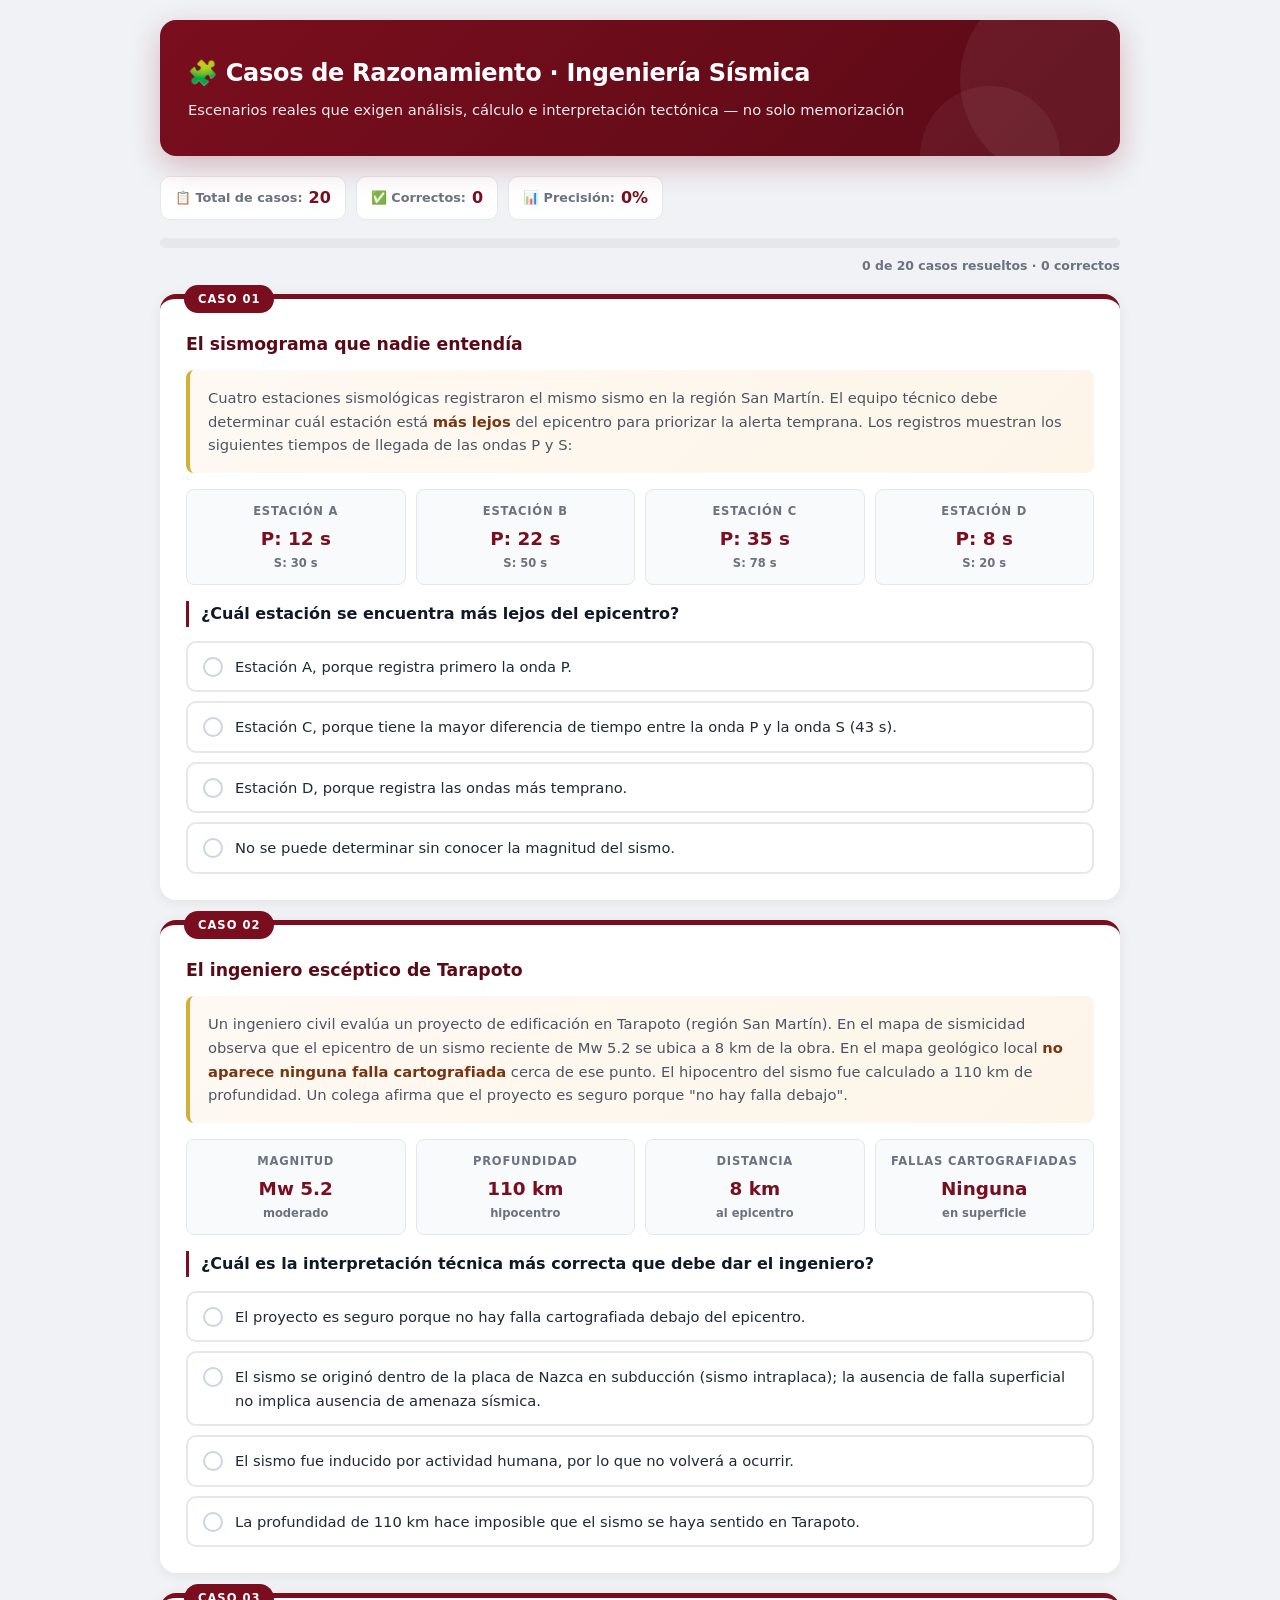
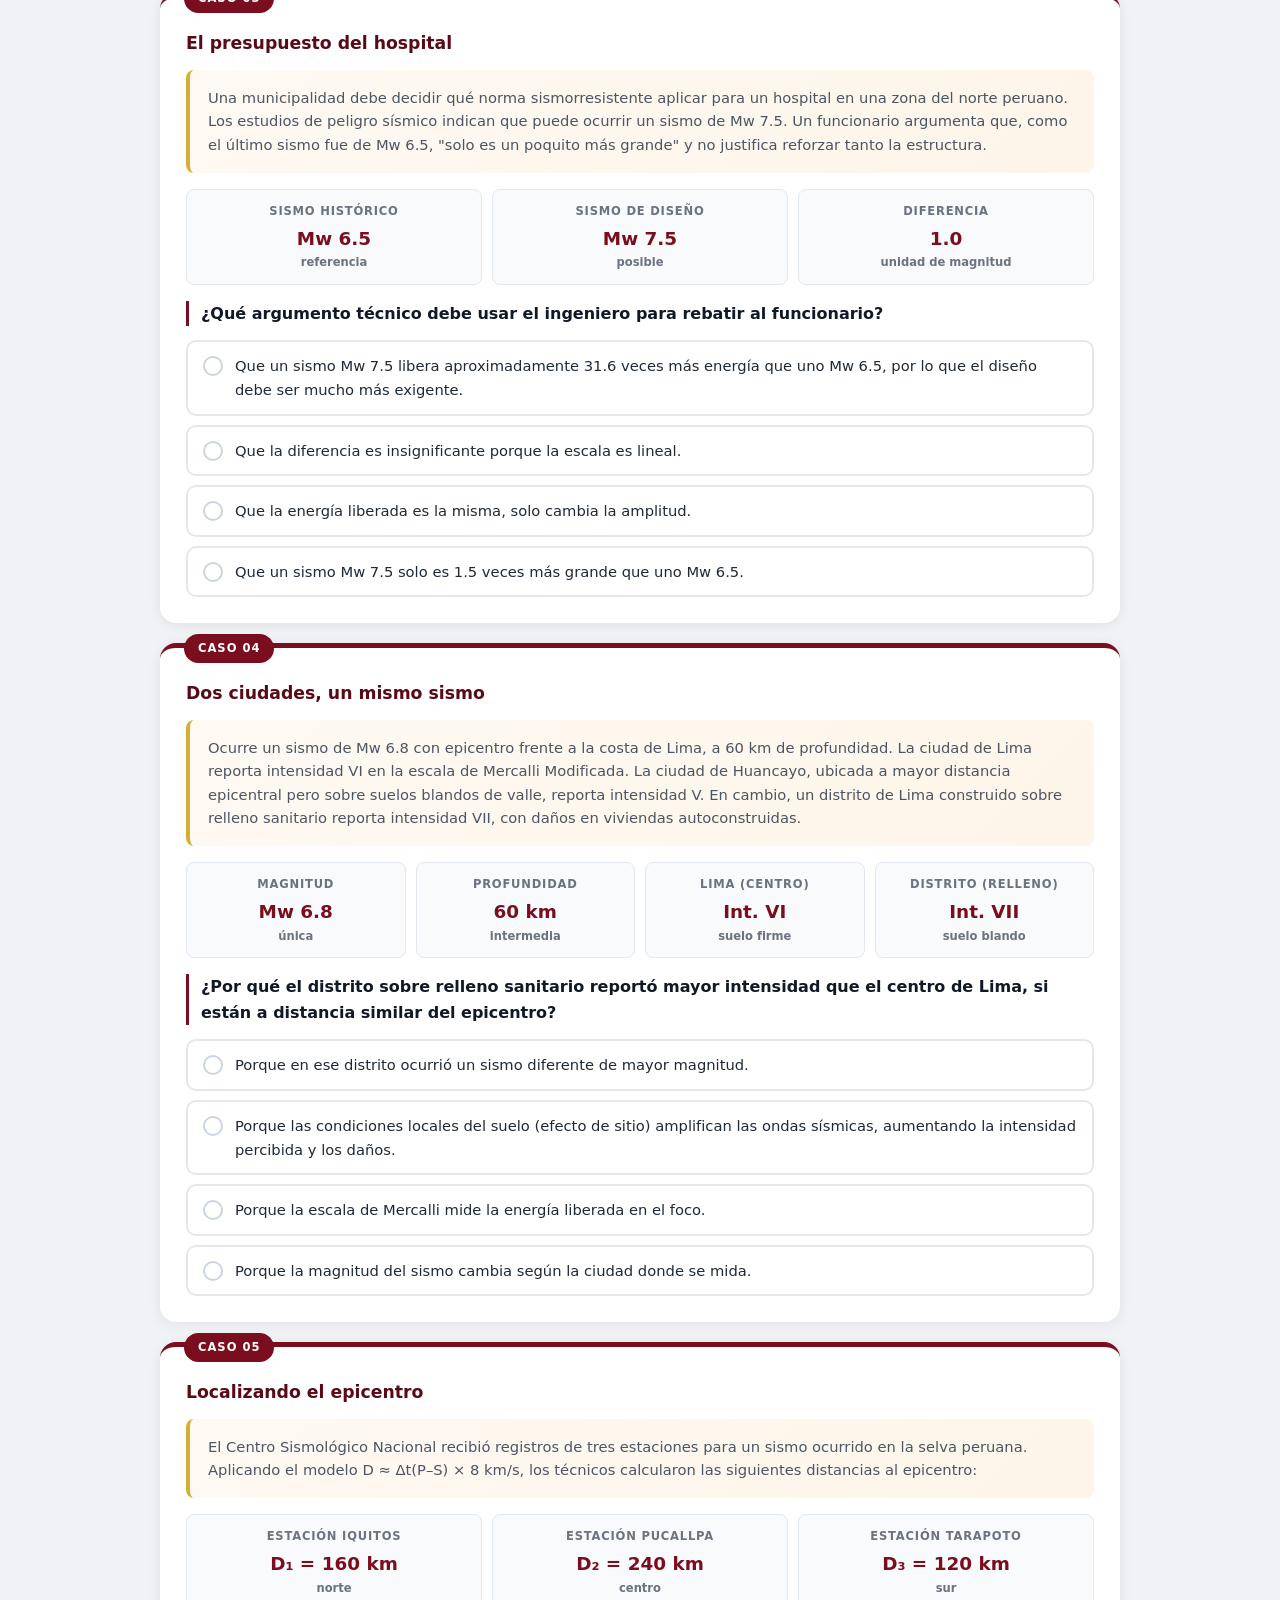
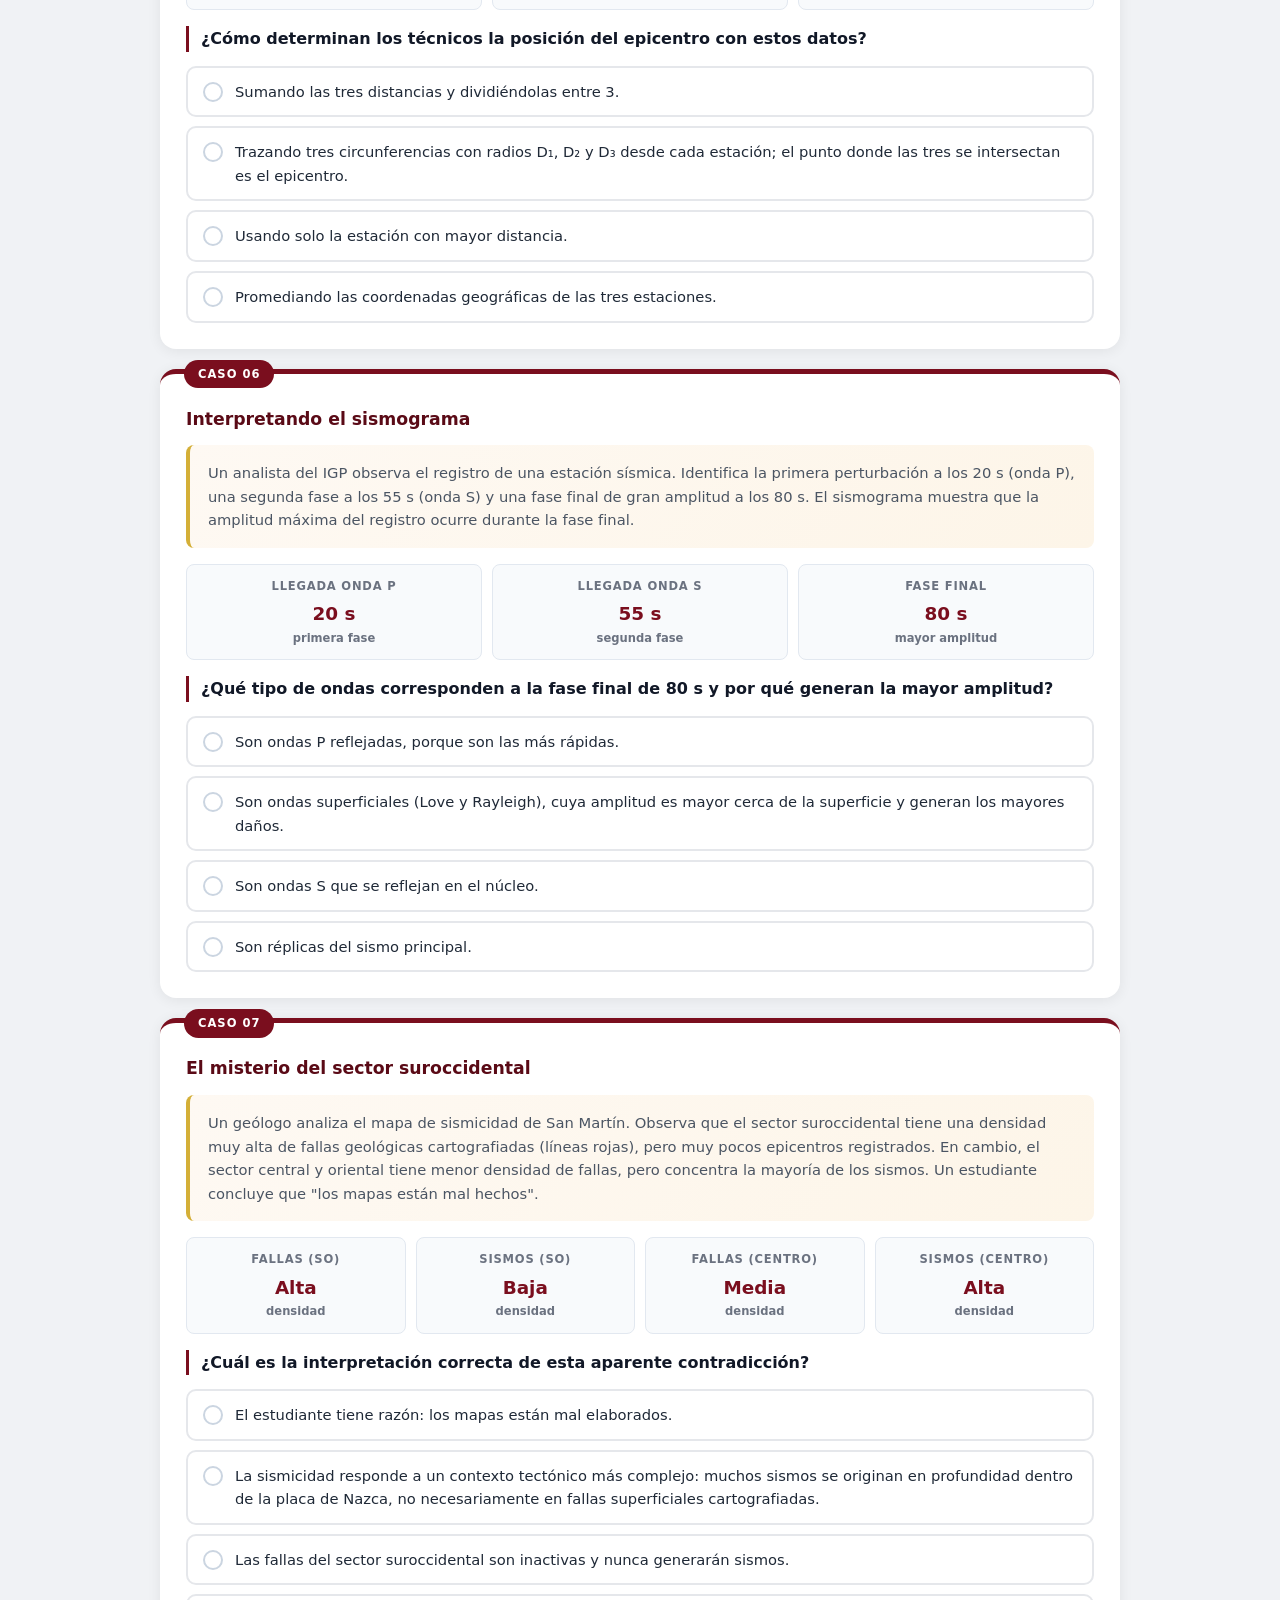
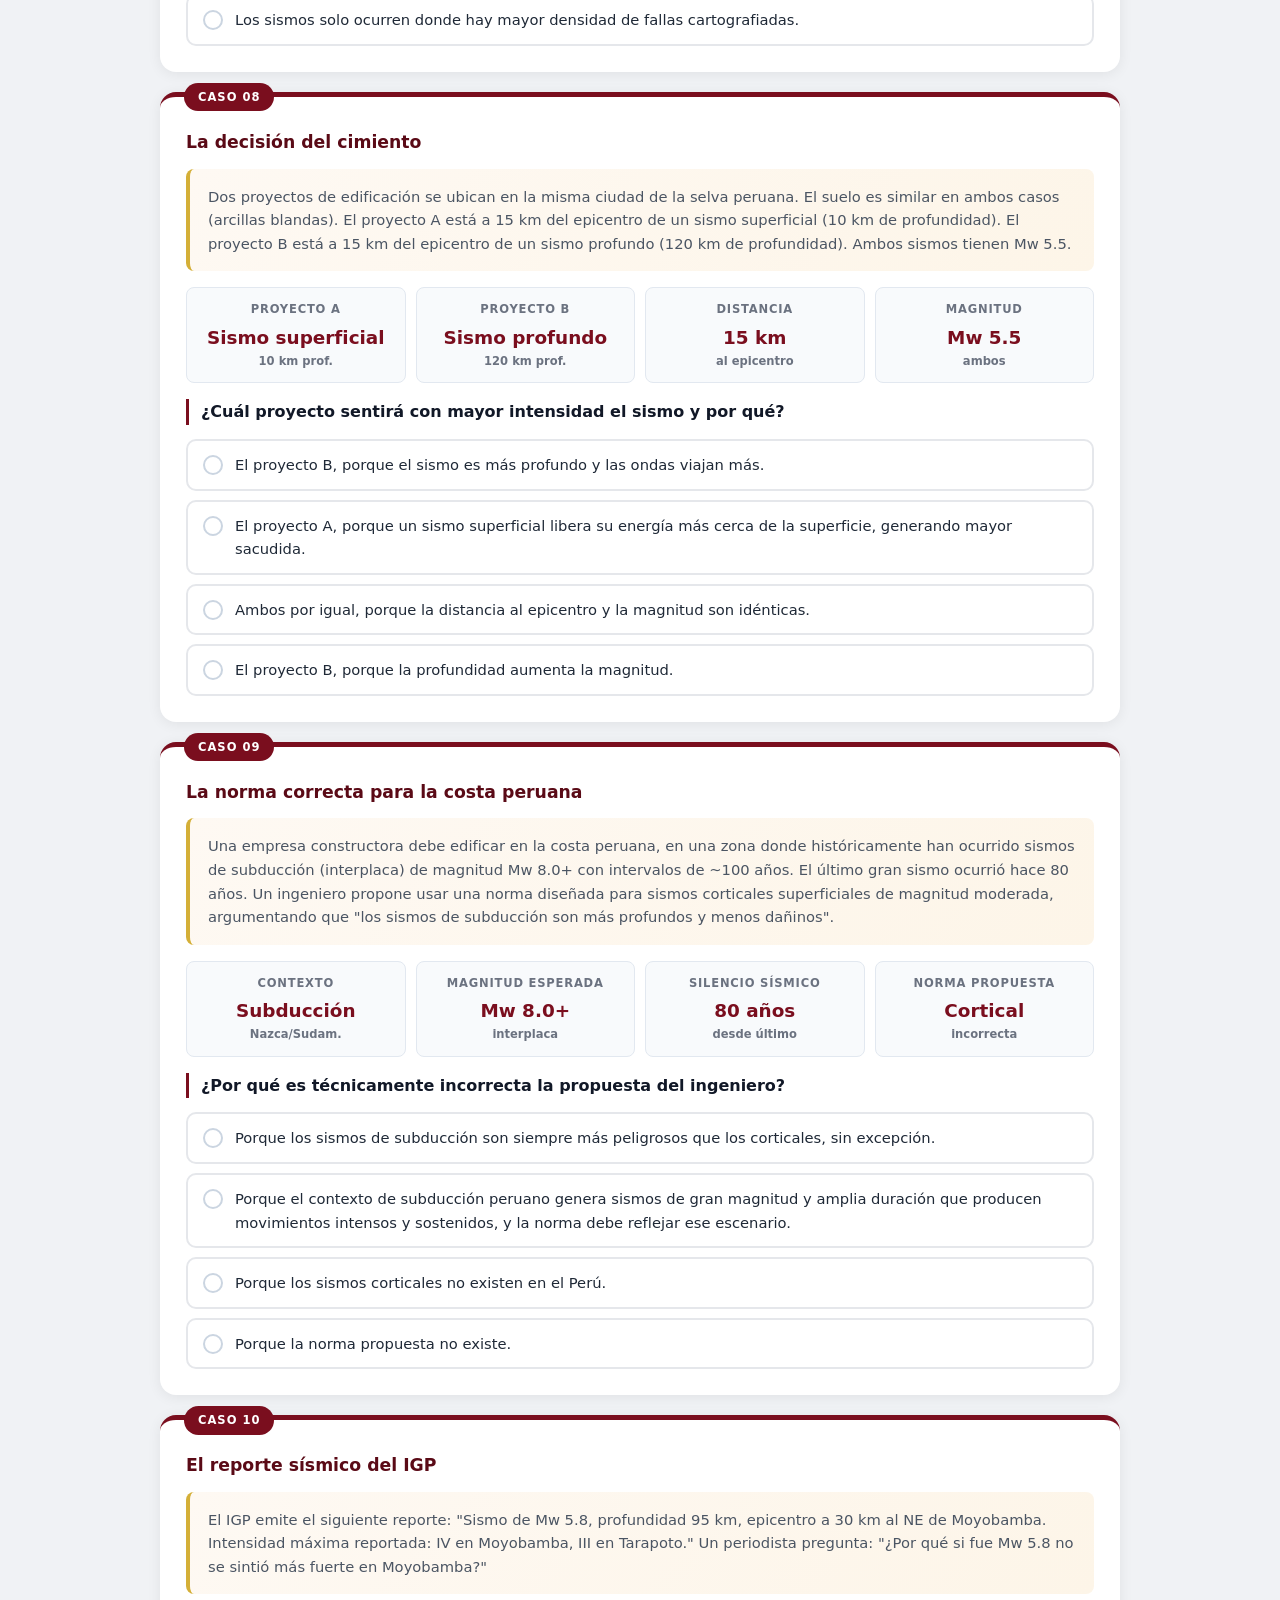
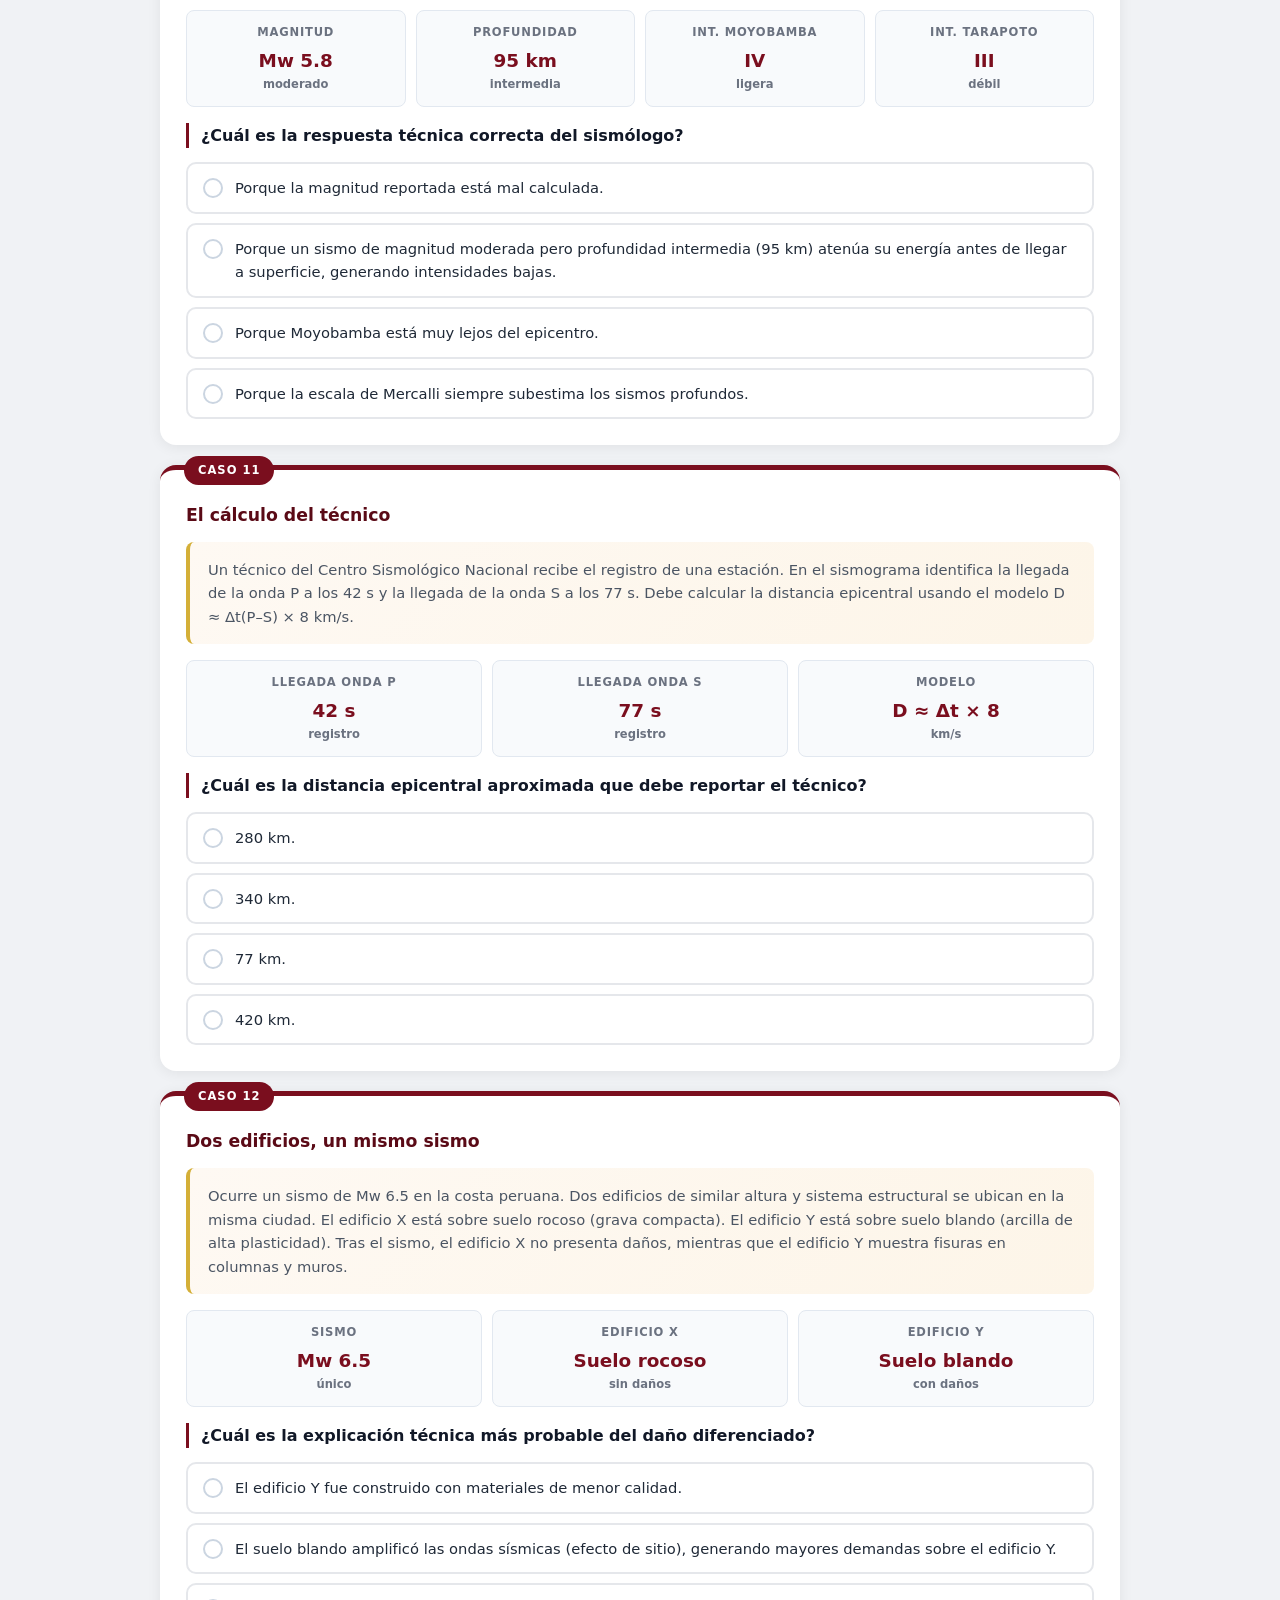
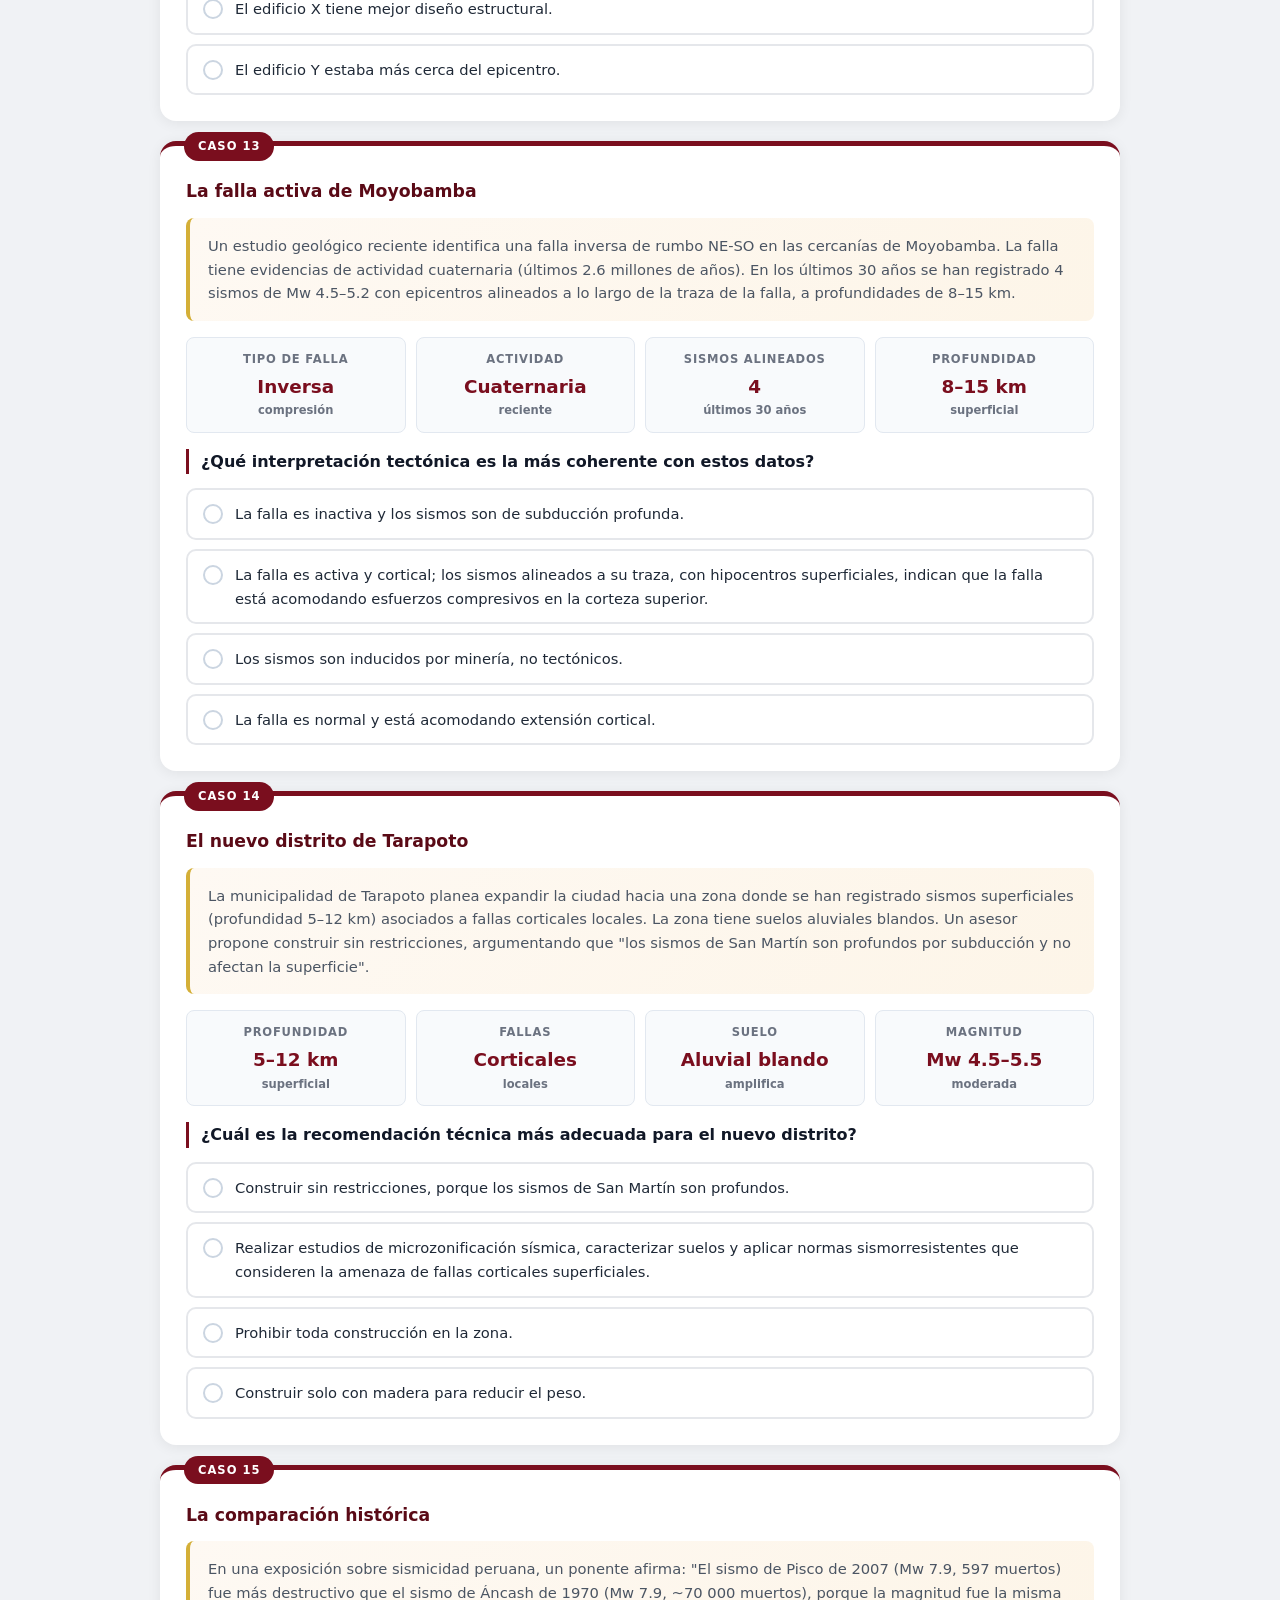
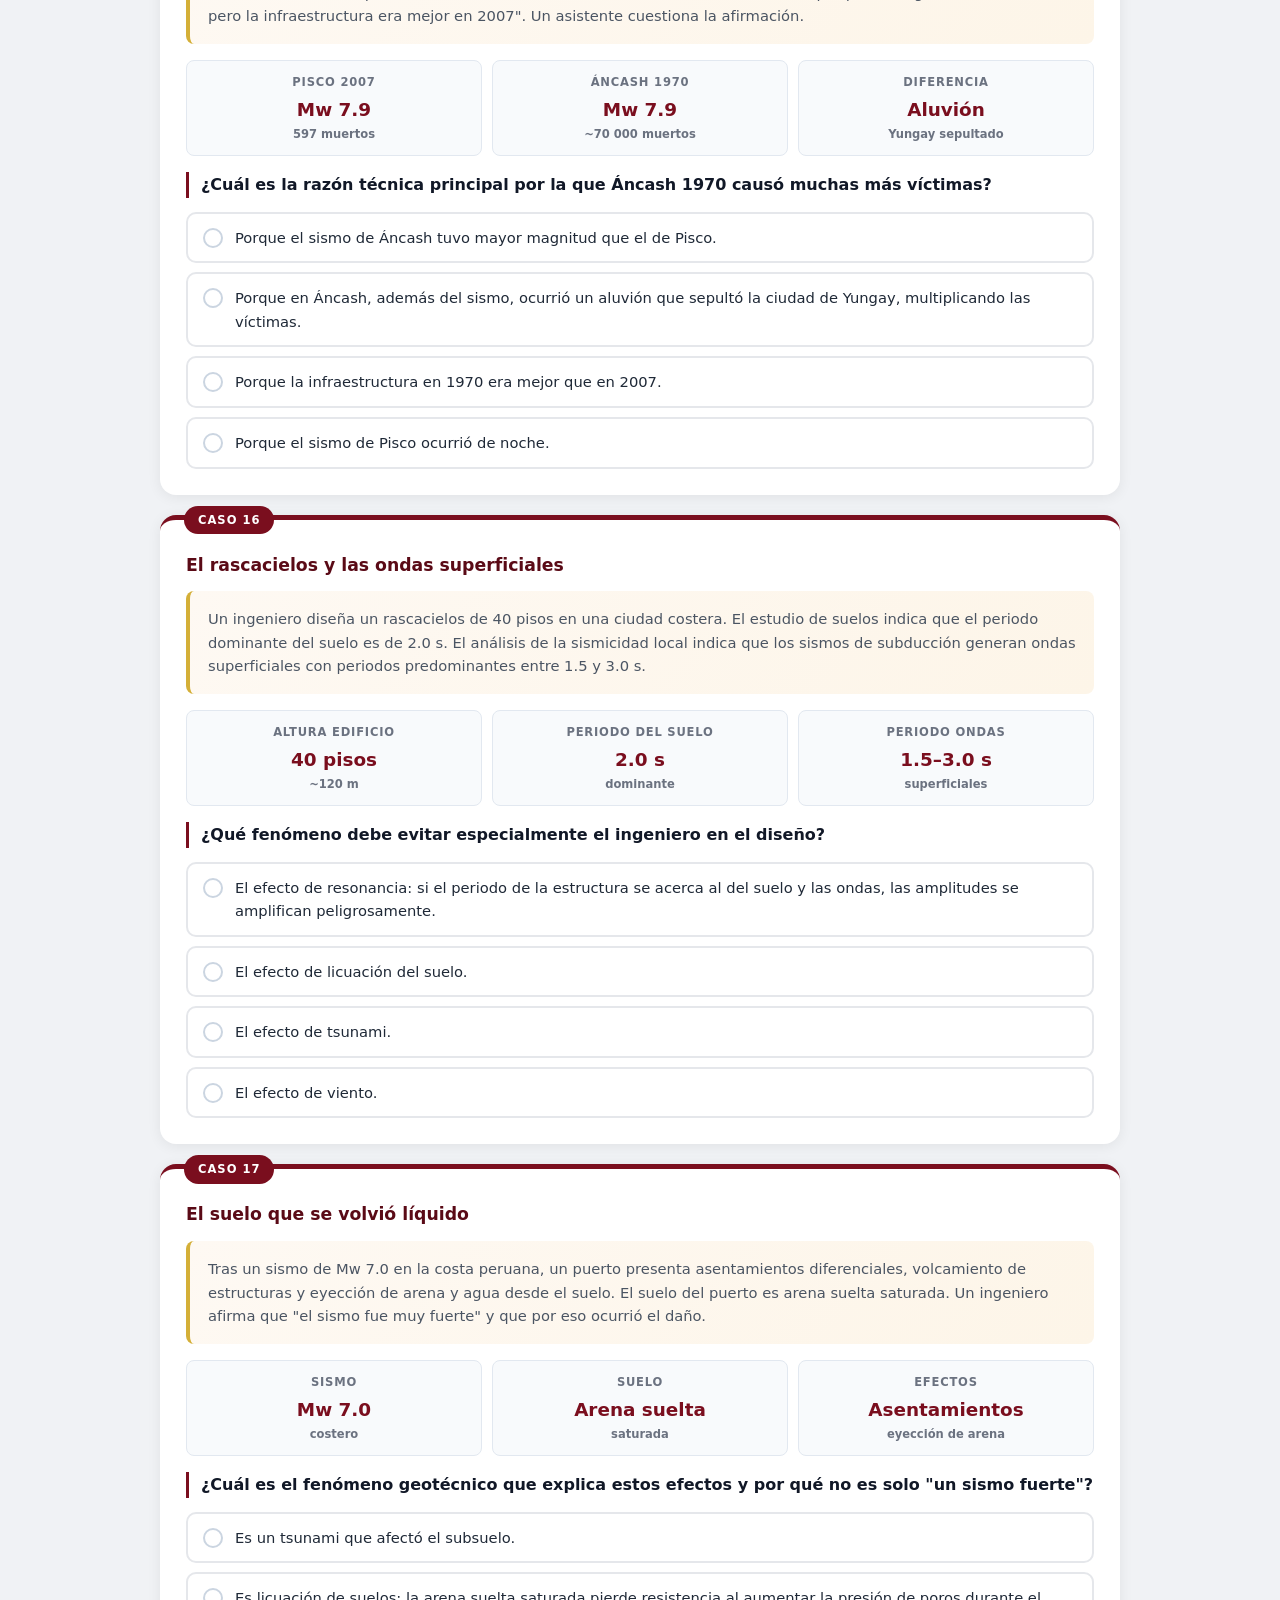
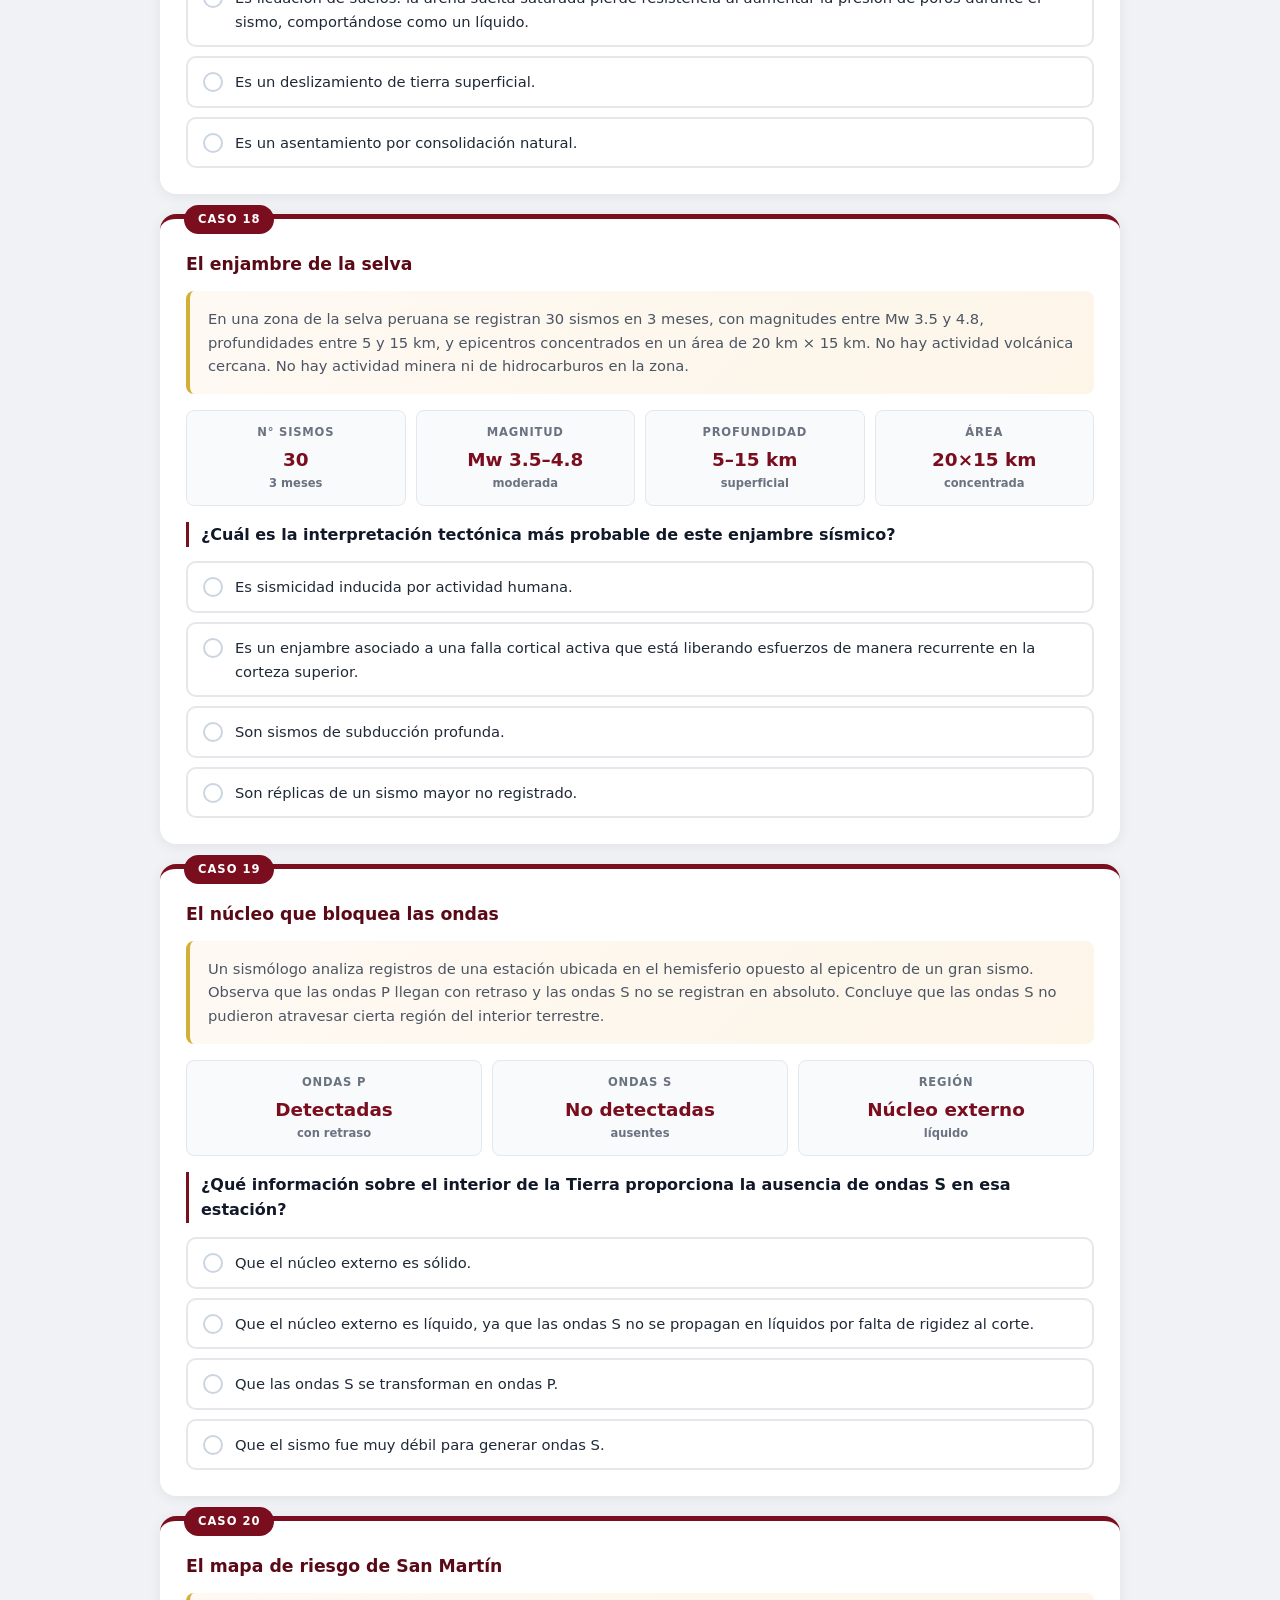
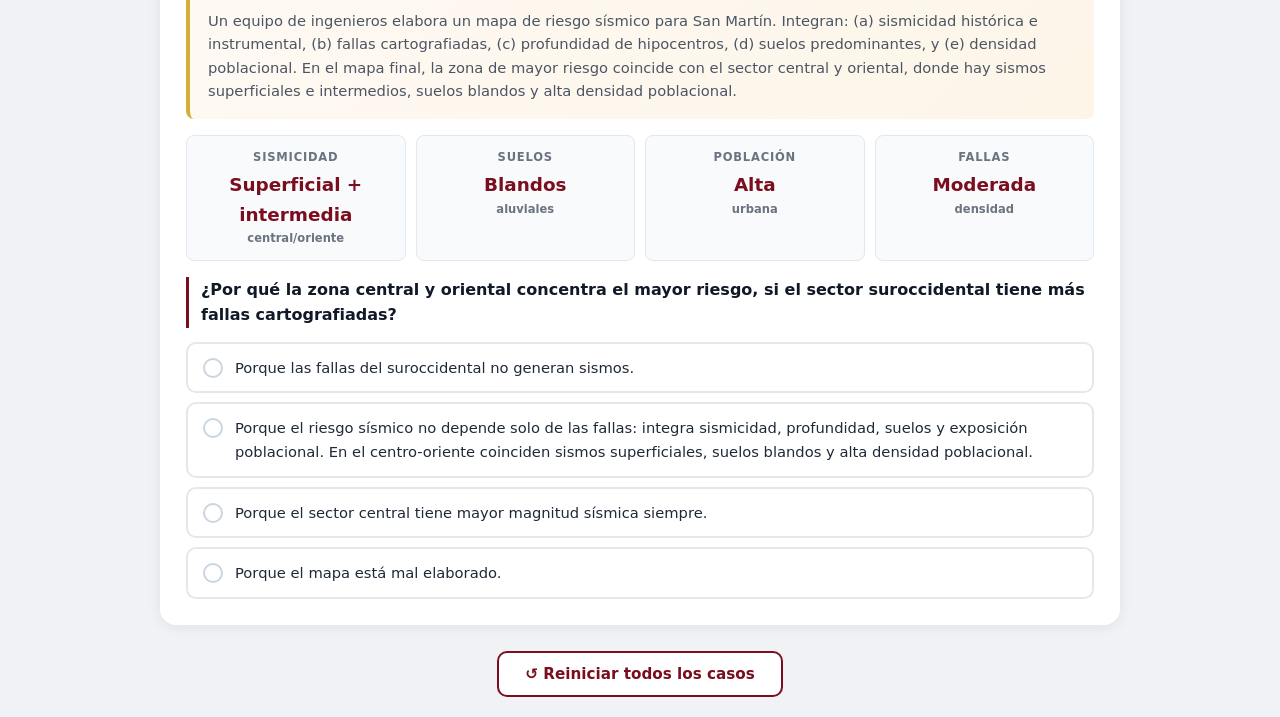
==== sesion_5/cuestionario_1.html @ f71a9756 "Add files via upload" ====
<!DOCTYPE html>
<html lang="es">
<head>
<meta charset="UTF-8">
<meta name="viewport" content="width=device-width, initial-scale=1.0">
<title>Casos de Razonamiento · Ingeniería Sísmica</title>
<style>
  :root{
    --primary:#7a0e1e;
    --primary-dark:#5a0a16;
    --accent:#d4af37;
    --bg:#f0f2f5;
    --card:#ffffff;
    --text:#1f2937;
    --muted:#6b7280;
    --correct:#15803d;
    --correct-bg:#dcfce7;
    --incorrect:#b91c1c;
    --incorrect-bg:#fee2e2;
    --border:#e5e7eb;
    --info:#1e40af;
    --info-bg:#dbeafe;
  }
  *{box-sizing:border-box;margin:0;padding:0;}
  body{
    font-family:'Segoe UI',system-ui,-apple-system,sans-serif;
    background:var(--bg);
    color:var(--text);
    line-height:1.6;
    padding:20px;
  }
  .container{max-width:960px;margin:0 auto;}

  header.quiz-header{
    background:linear-gradient(135deg,var(--primary) 0%,var(--primary-dark) 100%);
    color:#fff;
    padding:34px 28px;
    border-radius:16px;
    margin-bottom:20px;
    box-shadow:0 10px 30px rgba(122,14,30,.25);
    position:relative;
    overflow:hidden;
  }
  header.quiz-header::after{
    content:'';position:absolute;right:-40px;top:-40px;
    width:200px;height:200px;border-radius:50%;
    background:rgba(255,255,255,.06);
  }
  header.quiz-header::before{
    content:'';position:absolute;right:60px;bottom:-70px;
    width:140px;height:140px;border-radius:50%;
    background:rgba(255,255,255,.05);
  }
  header.quiz-header h1{font-size:1.5rem;margin-bottom:6px;letter-spacing:-.3px;position:relative;}
  header.quiz-header p{font-size:.92rem;opacity:.92;position:relative;}

  .stats-bar{
    display:flex;gap:10px;flex-wrap:wrap;margin-bottom:18px;
  }
  .stat-chip{
    background:#fff;border:1px solid var(--border);
    padding:8px 14px;border-radius:10px;font-size:.8rem;
    color:var(--muted);font-weight:600;
    display:flex;align-items:center;gap:6px;
  }
  .stat-chip b{color:var(--primary);font-size:1rem;}

  .progress-wrap{
    background:var(--border);
    height:10px;
    border-radius:5px;
    overflow:hidden;
    margin-bottom:8px;
  }
  .progress-fill{
    background:linear-gradient(90deg,var(--primary),var(--accent));
    height:100%;width:0%;
    transition:width .4s ease;
    border-radius:5px;
  }
  .progress-text{
    text-align:right;
    font-size:.78rem;
    color:var(--muted);
    margin-bottom:18px;
    font-weight:600;
  }

  .case-card{
    background:var(--card);
    border-radius:16px;
    padding:26px;
    margin-bottom:20px;
    box-shadow:0 2px 14px rgba(0,0,0,.07);
    border-top:5px solid var(--primary);
    transition:box-shadow .3s ease;
    position:relative;
  }
  .case-card:hover{box-shadow:0 8px 26px rgba(0,0,0,.12);}
  .case-card.hidden{display:none;}

  .case-number{
    position:absolute;top:-14px;left:24px;
    background:var(--primary);color:#fff;
    font-size:.72rem;font-weight:800;letter-spacing:1px;
    padding:5px 14px;border-radius:20px;
    text-transform:uppercase;
  }

  .case-title{
    font-size:1.08rem;font-weight:700;color:var(--primary-dark);
    margin:6px 0 12px;
  }

  .case-context{
    background:linear-gradient(135deg,#fef9f3 0%,#fdf5e8 100%);
    border-left:4px solid var(--accent);
    padding:16px 18px;
    border-radius:8px;
    font-size:.92rem;
    color:#4b5563;
    margin-bottom:16px;
    line-height:1.6;
  }
  .case-context strong{color:#78350f;}

  .case-data{
    display:grid;
    grid-template-columns:repeat(auto-fit,minmax(150px,1fr));
    gap:10px;
    margin:14px 0;
  }
  .data-box{
    background:#f8fafc;
    border:1px solid #e2e8f0;
    border-radius:8px;
    padding:12px;
    text-align:center;
  }
  .data-box .label{
    font-size:.72rem;
    color:var(--muted);
    text-transform:uppercase;
    letter-spacing:.8px;
    font-weight:700;
    margin-bottom:4px;
  }
  .data-box .value{
    font-size:1.15rem;
    font-weight:800;
    color:var(--primary);
  }
  .data-box .unit{
    font-size:.72rem;
    color:var(--muted);
    font-weight:600;
  }

  .case-question{
    font-weight:700;
    font-size:1rem;
    margin:16px 0 14px;
    color:#111827;
    padding-left:12px;
    border-left:3px solid var(--primary);
  }

  .options{display:flex;flex-direction:column;gap:9px;}

  .option{
    display:flex;
    align-items:flex-start;
    gap:12px;
    padding:12px 15px;
    border:2px solid var(--border);
    border-radius:10px;
    cursor:pointer;
    transition:all .2s ease;
    background:#fff;
    font-size:.92rem;
    user-select:none;
  }
  .option:hover:not(.locked){
    border-color:var(--primary);
    background:#fdf5f6;
    transform:translateX(3px);
  }
  .radio-circle{
    width:20px;height:20px;min-width:20px;
    border:2px solid #cbd5e1;
    border-radius:50%;
    margin-top:2px;
    position:relative;
    transition:all .2s ease;
    flex-shrink:0;
  }
  .option.selected .radio-circle{
    border-color:var(--primary);
    background:var(--primary);
  }
  .option.selected .radio-circle::after{
    content:'';position:absolute;top:50%;left:50%;
    transform:translate(-50%,-50%);
    width:8px;height:8px;background:#fff;border-radius:50%;
  }
  .option.correct{
    border-color:var(--correct);
    background:var(--correct-bg);
  }
  .option.correct .radio-circle{
    border-color:var(--correct);
    background:var(--correct);
  }
  .option.correct .radio-circle::after{
    content:'✓';position:absolute;top:50%;left:50%;
    transform:translate(-50%,-52%);
    color:#fff;font-size:13px;font-weight:900;line-height:1;
  }
  .option.incorrect{
    border-color:var(--incorrect);
    background:var(--incorrect-bg);
  }
  .option.incorrect .radio-circle{
    border-color:var(--incorrect);
    background:var(--incorrect);
  }
  .option.incorrect .radio-circle::after{
    content:'✕';position:absolute;top:50%;left:50%;
    transform:translate(-50%,-52%);
    color:#fff;font-size:12px;font-weight:900;line-height:1;
  }
  .option.locked{cursor:default;}

  .feedback{
    margin-top:16px;
    padding:16px 18px;
    border-radius:10px;
    font-size:.9rem;
    display:none;
    animation:fadeIn .35s ease;
    line-height:1.6;
  }
  .feedback.show{display:block;}
  .feedback.correct{
    background:var(--correct-bg);
    border-left:4px solid var(--correct);
    color:#14532d;
  }
  .feedback.incorrect{
    background:var(--incorrect-bg);
    border-left:4px solid var(--incorrect);
    color:#7f1d1d;
  }
  .feedback strong{display:block;margin-bottom:8px;font-size:.95rem;}

  .feedback .step{
    display:block;
    margin-top:6px;
    padding-left:12px;
    border-left:2px solid rgba(0,0,0,.15);
    font-size:.87rem;
  }

  @keyframes fadeIn{
    from{opacity:0;transform:translateY(-6px);}
    to{opacity:1;transform:translateY(0);}
  }

  .actions{
    display:flex;gap:12px;flex-wrap:wrap;
    margin-top:26px;justify-content:center;
  }
  button{
    font-family:inherit;font-size:.95rem;font-weight:600;
    padding:12px 26px;border-radius:10px;border:none;
    cursor:pointer;transition:all .2s ease;
  }
  .btn-secondary{
    background:#fff;color:var(--primary);
    border:2px solid var(--primary);
  }
  .btn-secondary:hover{
    background:#fdf5f6;transform:translateY(-2px);
  }

  .score-panel{
    margin-top:26px;padding:30px 24px;border-radius:16px;
    background:linear-gradient(135deg,#1f2937 0%,#374151 100%);
    color:#fff;text-align:center;display:none;
    animation:fadeIn .5s ease;
    box-shadow:0 12px 30px rgba(0,0,0,.2);
  }
  .score-panel.show{display:block;}
  .score-panel h2{font-size:1.2rem;margin-bottom:6px;font-weight:600;opacity:.9;}
  .score-number{
    font-size:3.6rem;font-weight:800;color:var(--accent);
    line-height:1;margin:12px 0;letter-spacing:-2px;
  }
  .score-number span{font-size:1.3rem;color:#9ca3af;font-weight:500;letter-spacing:0;}
  .score-message{font-size:.95rem;opacity:.9;margin-top:8px;}
  .score-bar{
    height:8px;background:rgba(255,255,255,.15);
    border-radius:4px;overflow:hidden;margin:18px auto 0;max-width:340px;
  }
  .score-bar-fill{
    height:100%;background:linear-gradient(90deg,var(--accent),#f59e0b);
    border-radius:4px;width:0%;transition:width .8s ease;
  }

  @media (max-width:600px){
    body{padding:12px;}
    header.quiz-header{padding:24px 18px;}
    header.quiz-header h1{font-size:1.18rem;}
    .case-card{padding:20px;}
    .case-question{font-size:.95rem;}
    .option{font-size:.88rem;padding:10px 12px;}
    .case-number{left:16px;font-size:.68rem;padding:4px 10px;}
  }
</style>
</head>
<body>
<div class="container">

  <header class="quiz-header">
    <h1>🧩 Casos de Razonamiento · Ingeniería Sísmica</h1>
    <p>Escenarios reales que exigen análisis, cálculo e interpretación tectónica — no solo memorización</p>
  </header>

  <div class="stats-bar">
    <div class="stat-chip">📋 Total de casos: <b id="statTotal">0</b></div>
    <div class="stat-chip">✅ Correctos: <b id="statCorrect">0</b></div>
    <div class="stat-chip">📊 Precisión: <b id="statPct">0%</b></div>
  </div>

  <div class="progress-wrap">
    <div class="progress-fill" id="progressFill"></div>
  </div>
  <div class="progress-text" id="progressText">0 de 0 casos resueltos</div>

  <div id="quiz"></div>

  <div class="actions">
    <button class="btn-secondary" onclick="resetQuiz()">↺ Reiniciar todos los casos</button>
  </div>

  <div class="score-panel" id="scorePanel">
    <h2>Resultado final de los casos</h2>
    <div class="score-number" id="scoreNumber">0<span>/0</span></div>
    <div class="score-bar"><div class="score-bar-fill" id="scoreBarFill"></div></div>
    <div class="score-message" id="scoreMessage"></div>
  </div>

</div>

<script>
/* ============================================================
   BANCO DE CASOS DE RAZONAMIENTO
   ============================================================ */
const cases = [

/* ─────────────────────────────────────────────────────────────
   CASO 1 · Sismograma: identificar el más lejano
   ───────────────────────────────────────────────────────────── */
{
  title:'El sismograma que nadie entendía',
  context:'Cuatro estaciones sismológicas registraron el mismo sismo en la región San Martín. El equipo técnico debe determinar cuál estación está <strong>más lejos</strong> del epicentro para priorizar la alerta temprana. Los registros muestran los siguientes tiempos de llegada de las ondas P y S:',
  data:[
    {label:'Estación A', value:'P: 12 s', unit:'S: 30 s'},
    {label:'Estación B', value:'P: 22 s', unit:'S: 50 s'},
    {label:'Estación C', value:'P: 35 s', unit:'S: 78 s'},
    {label:'Estación D', value:'P: 8 s', unit:'S: 20 s'},
  ],
  question:'¿Cuál estación se encuentra más lejos del epicentro?',
  options:[
    'Estación A, porque registra primero la onda P.',
    'Estación C, porque tiene la mayor diferencia de tiempo entre la onda P y la onda S (43 s).',
    'Estación D, porque registra las ondas más temprano.',
    'No se puede determinar sin conocer la magnitud del sismo.'
  ],
  correct:1,
  explanation:`<strong>Razonamiento paso a paso:</strong>
    <span class="step">1. La distancia epicentral es proporcional al intervalo P–S (Δt = tS − tP).</span>
    <span class="step">2. Calculamos: A → 18 s | B → 28 s | C → 43 s | D → 12 s.</span>
    <span class="step">3. La estación con mayor Δt es C (43 s), por lo tanto es la más lejana.</span>
    <span class="step">4. Aplicando D ≈ Δt × 8 km/s: A ≈ 144 km, B ≈ 224 km, C ≈ 344 km, D ≈ 96 km.</span>
    <span class="step"><strong>Conclusión:</strong> la Estación C es la más distante del epicentro. El registro temprano de la onda P (opción A y D) solo indica que la onda llegó antes, no que estén más lejos.</span>`
},

/* ─────────────────────────────────────────────────────────────
   CASO 2 · Ingeniero en San Martín: ¿falla o subducción?
   ───────────────────────────────────────────────────────────── */
{
  title:'El ingeniero escéptico de Tarapoto',
  context:'Un ingeniero civil evalúa un proyecto de edificación en Tarapoto (región San Martín). En el mapa de sismicidad observa que el epicentro de un sismo reciente de Mw 5.2 se ubica a 8 km de la obra. En el mapa geológico local <strong>no aparece ninguna falla cartografiada</strong> cerca de ese punto. El hipocentro del sismo fue calculado a 110 km de profundidad. Un colega afirma que el proyecto es seguro porque "no hay falla debajo".',
  data:[
    {label:'Magnitud', value:'Mw 5.2', unit:'moderado'},
    {label:'Profundidad', value:'110 km', unit:'hipocentro'},
    {label:'Distancia', value:'8 km', unit:'al epicentro'},
    {label:'Fallas cartografiadas', value:'Ninguna', unit:'en superficie'},
  ],
  question:'¿Cuál es la interpretación técnica más correcta que debe dar el ingeniero?',
  options:[
    'El proyecto es seguro porque no hay falla cartografiada debajo del epicentro.',
    'El sismo se originó dentro de la placa de Nazca en subducción (sismo intraplaca); la ausencia de falla superficial no implica ausencia de amenaza sísmica.',
    'El sismo fue inducido por actividad humana, por lo que no volverá a ocurrir.',
    'La profundidad de 110 km hace imposible que el sismo se haya sentido en Tarapoto.'
  ],
  correct:1,
  explanation:`<strong>Razonamiento:</strong>
    <span class="step">1. En San Martín, la placa de Nazca subduce por debajo de la placa Sudamericana.</span>
    <span class="step">2. Un hipocentro a 110 km de profundidad corresponde a un sismo intraplaca (dentro de la placa de Nazca en subducción), no a una falla superficial.</span>
    <span class="step">3. La ausencia de falla cartografiada en superficie NO significa ausencia de amenaza: el sismo puede originarse a profundidad.</span>
    <span class="step">4. Aunque el sismo sea profundo, puede sentirse en superficie (con menor intensidad), y debe considerarse en el diseño sismorresistente.</span>
    <span class="step"><strong>Conclusión:</strong> el colega comete un error conceptual. La amenaza sísmica en San Martín no depende solo de fallas superficiales, sino del contexto de subducción.</span>`
},

/* ─────────────────────────────────────────────────────────────
   CASO 3 · Comparación de energía entre dos sismos
   ───────────────────────────────────────────────────────────── */
{
  title:'El presupuesto del hospital',
  context:'Una municipalidad debe decidir qué norma sismorresistente aplicar para un hospital en una zona del norte peruano. Los estudios de peligro sísmico indican que puede ocurrir un sismo de Mw 7.5. Un funcionario argumenta que, como el último sismo fue de Mw 6.5, "solo es un poquito más grande" y no justifica reforzar tanto la estructura.',
  data:[
    {label:'Sismo histórico', value:'Mw 6.5', unit:'referencia'},
    {label:'Sismo de diseño', value:'Mw 7.5', unit:'posible'},
    {label:'Diferencia', value:'1.0', unit:'unidad de magnitud'},
  ],
  question:'¿Qué argumento técnico debe usar el ingeniero para rebatir al funcionario?',
  options:[
    'Que un sismo Mw 7.5 libera aproximadamente 31.6 veces más energía que uno Mw 6.5, por lo que el diseño debe ser mucho más exigente.',
    'Que la diferencia es insignificante porque la escala es lineal.',
    'Que la energía liberada es la misma, solo cambia la amplitud.',
    'Que un sismo Mw 7.5 solo es 1.5 veces más grande que uno Mw 6.5.'
  ],
  correct:0,
  explanation:`<strong>Razonamiento:</strong>
    <span class="step">1. La escala de magnitud es logarítmica, no lineal.</span>
    <span class="step">2. Un incremento de 1 unidad de magnitud equivale a ≈ 31.6 veces más energía liberada.</span>
    <span class="step">3. Por lo tanto, Mw 7.5 libera ~31.6 veces más energía que Mw 6.5.</span>
    <span class="step">4. Ese incremento energético se traduce en mayores aceleraciones, mayores desplazamientos y mayor demanda estructural.</span>
    <span class="step"><strong>Conclusión:</strong> el argumento del funcionario es incorrecto. El diseño sismorresistente debe basarse en el peor escenario creíble, no en la diferencia numérica aparente.</span>`
},

/* ─────────────────────────────────────────────────────────────
   CASO 4 · Intensidad Mercalli vs magnitud
   ───────────────────────────────────────────────────────────── */
{
  title:'Dos ciudades, un mismo sismo',
  context:'Ocurre un sismo de Mw 6.8 con epicentro frente a la costa de Lima, a 60 km de profundidad. La ciudad de Lima reporta intensidad VI en la escala de Mercalli Modificada. La ciudad de Huancayo, ubicada a mayor distancia epicentral pero sobre suelos blandos de valle, reporta intensidad V. En cambio, un distrito de Lima construido sobre relleno sanitario reporta intensidad VII, con daños en viviendas autoconstruidas.',
  data:[
    {label:'Magnitud', value:'Mw 6.8', unit:'única'},
    {label:'Profundidad', value:'60 km', unit:'intermedia'},
    {label:'Lima (centro)', value:'Int. VI', unit:'suelo firme'},
    {label:'Distrito (relleno)', value:'Int. VII', unit:'suelo blando'},
  ],
  question:'¿Por qué el distrito sobre relleno sanitario reportó mayor intensidad que el centro de Lima, si están a distancia similar del epicentro?',
  options:[
    'Porque en ese distrito ocurrió un sismo diferente de mayor magnitud.',
    'Porque las condiciones locales del suelo (efecto de sitio) amplifican las ondas sísmicas, aumentando la intensidad percibida y los daños.',
    'Porque la escala de Mercalli mide la energía liberada en el foco.',
    'Porque la magnitud del sismo cambia según la ciudad donde se mida.'
  ],
  correct:1,
  explanation:`<strong>Razonamiento:</strong>
    <span class="step">1. La magnitud es única para todo el sismo (Mw 6.8); no cambia de una ciudad a otra.</span>
    <span class="step">2. La intensidad (Mercalli) describe los efectos en un lugar específico y depende de varios factores.</span>
    <span class="step">3. Uno de los factores más importantes es el efecto de sitio: suelos blandos (relleno, arena suelta, arcillas) amplifican las ondas sísmicas.</span>
    <span class="step">4. Por eso, un mismo sismo puede causar daños severos en un distrito y daños leves en otro, incluso a distancias similares.</span>
    <span class="step"><strong>Conclusión:</strong> el suelo blando amplificó el movimiento, elevando la intensidad a VII. Esto es crucial en ingeniería civil para el diseño de cimentaciones.</span>`
},

/* ─────────────────────────────────────────────────────────────
   CASO 5 · Triangulación con tres estaciones
   ───────────────────────────────────────────────────────────── */
{
  title:'Localizando el epicentro',
  context:'El Centro Sismológico Nacional recibió registros de tres estaciones para un sismo ocurrido en la selva peruana. Aplicando el modelo D ≈ Δt(P–S) × 8 km/s, los técnicos calcularon las siguientes distancias al epicentro:',
  data:[
    {label:'Estación Iquitos', value:'D₁ = 160 km', unit:'norte'},
    {label:'Estación Pucallpa', value:'D₂ = 240 km', unit:'centro'},
    {label:'Estación Tarapoto', value:'D₃ = 120 km', unit:'sur'},
  ],
  question:'¿Cómo determinan los técnicos la posición del epicentro con estos datos?',
  options:[
    'Sumando las tres distancias y dividiéndolas entre 3.',
    'Trazando tres circunferencias con radios D₁, D₂ y D₃ desde cada estación; el punto donde las tres se intersectan es el epicentro.',
    'Usando solo la estación con mayor distancia.',
    'Promediando las coordenadas geográficas de las tres estaciones.'
  ],
  correct:1,
  explanation:`<strong>Razonamiento:</strong>
    <span class="step">1. Cada estación define una circunferencia de radio igual a su distancia calculada al epicentro.</span>
    <span class="step">2. Con una sola estación, el epicentro puede estar en cualquier punto de esa circunferencia.</span>
    <span class="step">3. Con dos estaciones, se reduce a dos posibles intersecciones.</span>
    <span class="step">4. Con tres estaciones, las tres circunferencias se intersectan en un único punto: el epicentro.</span>
    <span class="step"><strong>Conclusión:</strong> el método se llama triangulación. Es la base para localizar epicentros con redes sismológicas.</span>`
},

/* ─────────────────────────────────────────────────────────────
   CASO 6 · Llegada de ondas en un sismograma real
   ───────────────────────────────────────────────────────────── */
{
  title:'Interpretando el sismograma',
  context:'Un analista del IGP observa el registro de una estación sísmica. Identifica la primera perturbación a los 20 s (onda P), una segunda fase a los 55 s (onda S) y una fase final de gran amplitud a los 80 s. El sismograma muestra que la amplitud máxima del registro ocurre durante la fase final.',
  data:[
    {label:'Llegada onda P', value:'20 s', unit:'primera fase'},
    {label:'Llegada onda S', value:'55 s', unit:'segunda fase'},
    {label:'Fase final', value:'80 s', unit:'mayor amplitud'},
  ],
  question:'¿Qué tipo de ondas corresponden a la fase final de 80 s y por qué generan la mayor amplitud?',
  options:[
    'Son ondas P reflejadas, porque son las más rápidas.',
    'Son ondas superficiales (Love y Rayleigh), cuya amplitud es mayor cerca de la superficie y generan los mayores daños.',
    'Son ondas S que se reflejan en el núcleo.',
    'Son réplicas del sismo principal.'
  ],
  correct:1,
  explanation:`<strong>Razonamiento:</strong>
    <span class="step">1. La onda P llega primero (20 s) por ser la más rápida.</span>
    <span class="step">2. La onda S llega después (55 s) porque es más lenta.</span>
    <span class="step">3. Las ondas superficiales (Love y Rayleigh) llegan al final porque son las más lentas, pero su amplitud es mayor cerca de la superficie.</span>
    <span class="step">4. Por eso la fase final (80 s) concentra la mayor amplitud y el mayor potencial de daño.</span>
    <span class="step"><strong>Conclusión:</strong> en ingeniería civil, las ondas superficiales son críticas porque generan las mayores demandas sobre las estructuras.</span>`
},

/* ─────────────────────────────────────────────────────────────
   CASO 7 · Falla geológica vs sismicidad en San Martín
   ───────────────────────────────────────────────────────────── */
{
  title:'El misterio del sector suroccidental',
  context:'Un geólogo analiza el mapa de sismicidad de San Martín. Observa que el sector suroccidental tiene una densidad muy alta de fallas geológicas cartografiadas (líneas rojas), pero muy pocos epicentros registrados. En cambio, el sector central y oriental tiene menor densidad de fallas, pero concentra la mayoría de los sismos. Un estudiante concluye que "los mapas están mal hechos".',
  data:[
    {label:'Fallas (SO)', value:'Alta', unit:'densidad'},
    {label:'Sismos (SO)', value:'Baja', unit:'densidad'},
    {label:'Fallas (centro)', value:'Media', unit:'densidad'},
    {label:'Sismos (centro)', value:'Alta', unit:'densidad'},
  ],
  question:'¿Cuál es la interpretación correcta de esta aparente contradicción?',
  options:[
    'El estudiante tiene razón: los mapas están mal elaborados.',
    'La sismicidad responde a un contexto tectónico más complejo: muchos sismos se originan en profundidad dentro de la placa de Nazca, no necesariamente en fallas superficiales cartografiadas.',
    'Las fallas del sector suroccidental son inactivas y nunca generarán sismos.',
    'Los sismos solo ocurren donde hay mayor densidad de fallas cartografiadas.'
  ],
  correct:1,
  explanation:`<strong>Razonamiento:</strong>
    <span class="step">1. Las fallas cartografiadas representan estructuras en superficie, no necesariamente la fuente de todos los sismos.</span>
    <span class="step">2. Muchos sismos en San Martín se originan dentro de la placa de Nazca en subducción (sismos intraplaca), a profundidades de 50–150 km.</span>
    <span class="step">3. Por eso puede haber alta densidad de fallas sin alta sismicidad registrada, y viceversa.</span>
    <span class="step">4. La distribución de la sismicidad responde a un contexto tectónico complejo (subducción + fallas corticales + deformación intraplaca).</span>
    <span class="step"><strong>Conclusión:</strong> la densidad de fallas superficiales no determina por sí sola la distribución de los sismos. El análisis debe integrar la profundidad del hipocentro y el contexto tectónico.</span>`
},

/* ─────────────────────────────────────────────────────────────
   CASO 8 · Decisión de cimentación según profundidad
   ───────────────────────────────────────────────────────────── */
{
  title:'La decisión del cimiento',
  context:'Dos proyectos de edificación se ubican en la misma ciudad de la selva peruana. El suelo es similar en ambos casos (arcillas blandas). El proyecto A está a 15 km del epicentro de un sismo superficial (10 km de profundidad). El proyecto B está a 15 km del epicentro de un sismo profundo (120 km de profundidad). Ambos sismos tienen Mw 5.5.',
  data:[
    {label:'Proyecto A', value:'Sismo superficial', unit:'10 km prof.'},
    {label:'Proyecto B', value:'Sismo profundo', unit:'120 km prof.'},
    {label:'Distancia', value:'15 km', unit:'al epicentro'},
    {label:'Magnitud', value:'Mw 5.5', unit:'ambos'},
  ],
  question:'¿Cuál proyecto sentirá con mayor intensidad el sismo y por qué?',
  options:[
    'El proyecto B, porque el sismo es más profundo y las ondas viajan más.',
    'El proyecto A, porque un sismo superficial libera su energía más cerca de la superficie, generando mayor sacudida.',
    'Ambos por igual, porque la distancia al epicentro y la magnitud son idénticas.',
    'El proyecto B, porque la profundidad aumenta la magnitud.'
  ],
  correct:1,
  explanation:`<strong>Razonamiento:</strong>
    <span class="step">1. La magnitud es la misma (Mw 5.5) y la distancia epicentral también (15 km).</span>
    <span class="step">2. Pero la profundidad del hipocentro es muy diferente: 10 km vs 120 km.</span>
    <span class="step">3. Un sismo superficial libera su energía cerca de la superficie, por lo que la sacudida es más intensa.</span>
    <span class="step">4. Un sismo profundo atenúa más su energía antes de llegar a la superficie.</span>
    <span class="step"><strong>Conclusión:</strong> el Proyecto A (sismo superficial) sentirá mayor intensidad, aunque ambos tengan la misma magnitud y distancia epicentral. La profundidad es un factor clave.</span>`
},

/* ─────────────────────────────────────────────────────────────
   CASO 9 · Selección de norma sísmica
   ───────────────────────────────────────────────────────────── */
{
  title:'La norma correcta para la costa peruana',
  context:'Una empresa constructora debe edificar en la costa peruana, en una zona donde históricamente han ocurrido sismos de subducción (interplaca) de magnitud Mw 8.0+ con intervalos de ~100 años. El último gran sismo ocurrió hace 80 años. Un ingeniero propone usar una norma diseñada para sismos corticales superficiales de magnitud moderada, argumentando que "los sismos de subducción son más profundos y menos dañinos".',
  data:[
    {label:'Contexto', value:'Subducción', unit:'Nazca/Sudam.'},
    {label:'Magnitud esperada', value:'Mw 8.0+', unit:'interplaca'},
    {label:'Silencio sísmico', value:'80 años', unit:'desde último'},
    {label:'Norma propuesta', value:'Cortical', unit:'incorrecta'},
  ],
  question:'¿Por qué es técnicamente incorrecta la propuesta del ingeniero?',
  options:[
    'Porque los sismos de subducción son siempre más peligrosos que los corticales, sin excepción.',
    'Porque el contexto de subducción peruano genera sismos de gran magnitud y amplia duración que producen movimientos intensos y sostenidos, y la norma debe reflejar ese escenario.',
    'Porque los sismos corticales no existen en el Perú.',
    'Porque la norma propuesta no existe.'
  ],
  correct:1,
  explanation:`<strong>Razonamiento:</strong>
    <span class="step">1. La costa peruana está en una zona de subducción activa (placa de Nazca bajo Sudamericana).</span>
    <span class="step">2. Los sismos interplaca de subducción pueden alcanzar Mw 8.0+ y generar movimientos largos y de gran amplitud.</span>
    <span class="step">3. El silencio sísmico de 80 años indica alta probabilidad de un sismo mayor pronto.</span>
    <span class="step">4. Usar una norma para sismos corticales moderados subestimaría la amenaza real.</span>
    <span class="step"><strong>Conclusión:</strong> la norma debe basarse en el peor escenario creíble, que en la costa peruana es un sismo de subducción de gran magnitud. La profundidad no hace automáticamente menos dañino un sismo: depende de magnitud, distancia y duración.</span>`
},

/* ─────────────────────────────────────────────────────────────
   CASO 10 · Interpretación de datos del IGP
   ───────────────────────────────────────────────────────────── */
{
  title:'El reporte sísmico del IGP',
  context:'El IGP emite el siguiente reporte: "Sismo de Mw 5.8, profundidad 95 km, epicentro a 30 km al NE de Moyobamba. Intensidad máxima reportada: IV en Moyobamba, III en Tarapoto." Un periodista pregunta: "¿Por qué si fue Mw 5.8 no se sintió más fuerte en Moyobamba?"',
  data:[
    {label:'Magnitud', value:'Mw 5.8', unit:'moderado'},
    {label:'Profundidad', value:'95 km', unit:'intermedia'},
    {label:'Int. Moyobamba', value:'IV', unit:'ligera'},
    {label:'Int. Tarapoto', value:'III', unit:'débil'},
  ],
  question:'¿Cuál es la respuesta técnica correcta del sismólogo?',
  options:[
    'Porque la magnitud reportada está mal calculada.',
    'Porque un sismo de magnitud moderada pero profundidad intermedia (95 km) atenúa su energía antes de llegar a superficie, generando intensidades bajas.',
    'Porque Moyobamba está muy lejos del epicentro.',
    'Porque la escala de Mercalli siempre subestima los sismos profundos.'
  ],
  correct:1,
  explanation:`<strong>Razonamiento:</strong>
    <span class="step">1. La magnitud Mw 5.8 es moderada, no extrema.</span>
    <span class="step">2. El hipocentro está a 95 km de profundidad (sismo intermedio).</span>
    <span class="step">3. A mayor profundidad, mayor atenuación de las ondas antes de llegar a la superficie.</span>
    <span class="step">4. Por eso, aunque Moyobamba esté cerca del epicentro (30 km), la intensidad es solo IV.</span>
    <span class="step"><strong>Conclusión:</strong> la intensidad depende de la magnitud, la profundidad, la distancia y el suelo. Un sismo moderado y profundo puede sentirse suave en superficie.</span>`
},

/* ─────────────────────────────────────────────────────────────
   CASO 11 · Cálculo del intervalo P-S en una estación
   ───────────────────────────────────────────────────────────── */
{
  title:'El cálculo del técnico',
  context:'Un técnico del Centro Sismológico Nacional recibe el registro de una estación. En el sismograma identifica la llegada de la onda P a los 42 s y la llegada de la onda S a los 77 s. Debe calcular la distancia epicentral usando el modelo D ≈ Δt(P–S) × 8 km/s.',
  data:[
    {label:'Llegada onda P', value:'42 s', unit:'registro'},
    {label:'Llegada onda S', value:'77 s', unit:'registro'},
    {label:'Modelo', value:'D ≈ Δt × 8', unit:'km/s'},
  ],
  question:'¿Cuál es la distancia epicentral aproximada que debe reportar el técnico?',
  options:[
    '280 km.',
    '340 km.',
    '77 km.',
    '420 km.'
  ],
  correct:0,
  explanation:`<strong>Razonamiento paso a paso:</strong>
    <span class="step">1. Δt(P–S) = tS − tP = 77 s − 42 s = 35 s.</span>
    <span class="step">2. Aplicamos el modelo: D ≈ Δt × 8 km/s = 35 s × 8 km/s.</span>
    <span class="step">3. D ≈ 280 km.</span>
    <span class="step"><strong>Conclusión:</strong> la distancia epicentral aproximada es 280 km. El factor 8 km/s proviene de velocidades típicas Vp ≈ 6 km/s y Vs ≈ 3.4 km/s.</span>`
},

/* ─────────────────────────────────────────────────────────────
   CASO 12 · Efecto de sitio en edificaciones
   ───────────────────────────────────────────────────────────── */
{
  title:'Dos edificios, un mismo sismo',
  context:'Ocurre un sismo de Mw 6.5 en la costa peruana. Dos edificios de similar altura y sistema estructural se ubican en la misma ciudad. El edificio X está sobre suelo rocoso (grava compacta). El edificio Y está sobre suelo blando (arcilla de alta plasticidad). Tras el sismo, el edificio X no presenta daños, mientras que el edificio Y muestra fisuras en columnas y muros.',
  data:[
    {label:'Sismo', value:'Mw 6.5', unit:'único'},
    {label:'Edificio X', value:'Suelo rocoso', unit:'sin daños'},
    {label:'Edificio Y', value:'Suelo blando', unit:'con daños'},
  ],
  question:'¿Cuál es la explicación técnica más probable del daño diferenciado?',
  options:[
    'El edificio Y fue construido con materiales de menor calidad.',
    'El suelo blando amplificó las ondas sísmicas (efecto de sitio), generando mayores demandas sobre el edificio Y.',
    'El edificio X tiene mejor diseño estructural.',
    'El edificio Y estaba más cerca del epicentro.'
  ],
  correct:1,
  explanation:`<strong>Razonamiento:</strong>
    <span class="step">1. Ambos edificios son similares y están en la misma ciudad, por lo que la diferencia no es estructural ni de distancia.</span>
    <span class="step">2. La diferencia está en el suelo de cimentación.</span>
    <span class="step">3. Los suelos blandos amplifican las ondas sísmicas (especialmente las de baja frecuencia), fenómeno conocido como efecto de sitio.</span>
    <span class="step">4. Esa amplificación genera mayores aceleraciones y desplazamientos, que se traducen en mayores demandas sobre la estructura.</span>
    <span class="step"><strong>Conclusión:</strong> el efecto de sitio es un factor crítico en el diseño sismorresistente. No basta con diseñar bien la estructura: hay que caracterizar el suelo.</span>`
},

/* ─────────────────────────────────────────────────────────────
   CASO 13 · Análisis de falla en la región San Martín
   ───────────────────────────────────────────────────────────── */
{
  title:'La falla activa de Moyobamba',
  context:'Un estudio geológico reciente identifica una falla inversa de rumbo NE-SO en las cercanías de Moyobamba. La falla tiene evidencias de actividad cuaternaria (últimos 2.6 millones de años). En los últimos 30 años se han registrado 4 sismos de Mw 4.5–5.2 con epicentros alineados a lo largo de la traza de la falla, a profundidades de 8–15 km.',
  data:[
    {label:'Tipo de falla', value:'Inversa', unit:'compresión'},
    {label:'Actividad', value:'Cuaternaria', unit:'reciente'},
    {label:'Sismos alineados', value:'4', unit:'últimos 30 años'},
    {label:'Profundidad', value:'8–15 km', unit:'superficial'},
  ],
  question:'¿Qué interpretación tectónica es la más coherente con estos datos?',
  options:[
    'La falla es inactiva y los sismos son de subducción profunda.',
    'La falla es activa y cortical; los sismos alineados a su traza, con hipocentros superficiales, indican que la falla está acomodando esfuerzos compresivos en la corteza superior.',
    'Los sismos son inducidos por minería, no tectónicos.',
    'La falla es normal y está acomodando extensión cortical.'
  ],
  correct:1,
  explanation:`<strong>Razonamiento:</strong>
    <span class="step">1. La falla es inversa, lo que indica esfuerzos compresivos (coherente con el contexto andino).</span>
    <span class="step">2. Tiene actividad cuaternaria: es geológicamente joven y potencialmente activa.</span>
    <span class="step">3. Los 4 sismos están alineados a lo largo de la traza, con hipocentros superficiales (8–15 km).</span>
    <span class="step">4. Esa alineación y profundidad son típicas de sismicidad cortical asociada a la falla.</span>
    <span class="step"><strong>Conclusión:</strong> la falla es activa y cortical. Los sismos son superficiales y están asociados a su movimiento. Esto es relevante para el peligro sísmico local en Moyobamba.</span>`
},

/* ─────────────────────────────────────────────────────────────
   CASO 14 · Planificación urbana y sismicidad
   ───────────────────────────────────────────────────────────── */
{
  title:'El nuevo distrito de Tarapoto',
  context:'La municipalidad de Tarapoto planea expandir la ciudad hacia una zona donde se han registrado sismos superficiales (profundidad 5–12 km) asociados a fallas corticales locales. La zona tiene suelos aluviales blandos. Un asesor propone construir sin restricciones, argumentando que "los sismos de San Martín son profundos por subducción y no afectan la superficie".',
  data:[
    {label:'Profundidad', value:'5–12 km', unit:'superficial'},
    {label:'Fallas', value:'Corticales', unit:'locales'},
    {label:'Suelo', value:'Aluvial blando', unit:'amplifica'},
    {label:'Magnitud', value:'Mw 4.5–5.5', unit:'moderada'},
  ],
  question:'¿Cuál es la recomendación técnica más adecuada para el nuevo distrito?',
  options:[
    'Construir sin restricciones, porque los sismos de San Martín son profundos.',
    'Realizar estudios de microzonificación sísmica, caracterizar suelos y aplicar normas sismorresistentes que consideren la amenaza de fallas corticales superficiales.',
    'Prohibir toda construcción en la zona.',
    'Construir solo con madera para reducir el peso.'
  ],
  correct:1,
  explanation:`<strong>Razonamiento:</strong>
    <span class="step">1. Los sismos registrados son superficiales (5–12 km), no profundos de subducción.</span>
    <span class="step">2. Están asociados a fallas corticales locales, capaces de generar sismos moderados pero cercanos.</span>
    <span class="step">3. Los suelos aluviales blandos amplifican las ondas sísmicas.</span>
    <span class="step">4. Por lo tanto, la amenaza sísmica local es real y debe ser considerada.</span>
    <span class="step"><strong>Conclusión:</strong> la recomendación correcta es realizar microzonificación sísmica, caracterizar suelos y aplicar normas sismorresistentes. Prohibir todo o construir solo en madera son respuestas extremas sin fundamento técnico.</span>`
},

/* ─────────────────────────────────────────────────────────────
   CASO 15 · Sismo histórico vs sismo reciente
   ───────────────────────────────────────────────────────────── */
{
  title:'La comparación histórica',
  context:'En una exposición sobre sismicidad peruana, un ponente afirma: "El sismo de Pisco de 2007 (Mw 7.9, 597 muertos) fue más destructivo que el sismo de Áncash de 1970 (Mw 7.9, ~70 000 muertos), porque la magnitud fue la misma pero la infraestructura era mejor en 2007". Un asistente cuestiona la afirmación.',
  data:[
    {label:'Pisco 2007', value:'Mw 7.9', unit:'597 muertos'},
    {label:'Áncash 1970', value:'Mw 7.9', unit:'~70 000 muertos'},
    {label:'Diferencia', value:'Aluvión', unit:'Yungay sepultado'},
  ],
  question:'¿Cuál es la razón técnica principal por la que Áncash 1970 causó muchas más víctimas?',
  options:[
    'Porque el sismo de Áncash tuvo mayor magnitud que el de Pisco.',
    'Porque en Áncash, además del sismo, ocurrió un aluvión que sepultó la ciudad de Yungay, multiplicando las víctimas.',
    'Porque la infraestructura en 1970 era mejor que en 2007.',
    'Porque el sismo de Pisco ocurrió de noche.'
  ],
  correct:1,
  explanation:`<strong>Razonamiento:</strong>
    <span class="step">1. Ambos sismos tuvieron magnitud Mw 7.9 (similar tamaño en la fuente).</span>
    <span class="step">2. La diferencia en víctimas es enorme (597 vs ~70 000).</span>
    <span class="step">3. En Áncash 1970, el sismo desencadenó un aluvión que sepultó Yungay, causando la mayoría de las muertes.</span>
    <span class="step">4. La infraestructura y la densidad poblacional también influyen, pero el aluvión fue el factor decisivo.</span>
    <span class="step"><strong>Conclusión:</strong> la magnitud no es el único factor de destructividad. Los efectos secundarios (aluviones, tsunamis, deslizamientos) y las condiciones locales pueden multiplicar las consecuencias.</span>`
},

/* ─────────────────────────────────────────────────────────────
   CASO 16 · Diseño sismorresistente
   ───────────────────────────────────────────────────────────── */
{
  title:'El rascacielos y las ondas superficiales',
  context:'Un ingeniero diseña un rascacielos de 40 pisos en una ciudad costera. El estudio de suelos indica que el periodo dominante del suelo es de 2.0 s. El análisis de la sismicidad local indica que los sismos de subducción generan ondas superficiales con periodos predominantes entre 1.5 y 3.0 s.',
  data:[
    {label:'Altura edificio', value:'40 pisos', unit:'~120 m'},
    {label:'Periodo del suelo', value:'2.0 s', unit:'dominante'},
    {label:'Periodo ondas', value:'1.5–3.0 s', unit:'superficiales'},
  ],
  question:'¿Qué fenómeno debe evitar especialmente el ingeniero en el diseño?',
  options:[
    'El efecto de resonancia: si el periodo de la estructura se acerca al del suelo y las ondas, las amplitudes se amplifican peligrosamente.',
    'El efecto de licuación del suelo.',
    'El efecto de tsunami.',
    'El efecto de viento.'
  ],
  correct:0,
  explanation:`<strong>Razonamiento:</strong>
    <span class="step">1. Todo suelo y toda estructura tienen un periodo natural de vibración.</span>
    <span class="step">2. Si el periodo de la estructura se acerca al periodo del suelo y al de las ondas sísmicas, ocurre resonancia.</span>
    <span class="step">3. En resonancia, las amplitudes se amplifican, generando mayores demandas y posibles daños.</span>
    <span class="step">4. En este caso, el suelo tiene periodo 2.0 s y las ondas 1.5–3.0 s: hay riesgo de resonancia si la estructura también oscila cerca de esos periodos.</span>
    <span class="step"><strong>Conclusión:</strong> el ingeniero debe diseñar la estructura para que su periodo natural se aleje del periodo del suelo y de las ondas predominantes, evitando la resonancia.</span>`
},

/* ─────────────────────────────────────────────────────────────
   CASO 17 · Licuación de suelos
   ───────────────────────────────────────────────────────────── */
{
  title:'El suelo que se volvió líquido',
  context:'Tras un sismo de Mw 7.0 en la costa peruana, un puerto presenta asentamientos diferenciales, volcamiento de estructuras y eyección de arena y agua desde el suelo. El suelo del puerto es arena suelta saturada. Un ingeniero afirma que "el sismo fue muy fuerte" y que por eso ocurrió el daño.',
  data:[
    {label:'Sismo', value:'Mw 7.0', unit:'costero'},
    {label:'Suelo', value:'Arena suelta', unit:'saturada'},
    {label:'Efectos', value:'Asentamientos', unit:'eyección de arena'},
  ],
  question:'¿Cuál es el fenómeno geotécnico que explica estos efectos y por qué no es solo "un sismo fuerte"?',
  options:[
    'Es un tsunami que afectó el subsuelo.',
    'Es licuación de suelos: la arena suelta saturada pierde resistencia al aumentar la presión de poros durante el sismo, comportándose como un líquido.',
    'Es un deslizamiento de tierra superficial.',
    'Es un asentamiento por consolidación natural.'
  ],
  correct:1,
  explanation:`<strong>Razonamiento:</strong>
    <span class="step">1. Los efectos observados (asentamientos, volcamiento, eyección de arena y agua) son típicos de licuación.</span>
    <span class="step">2. La licuación ocurre en arenas sueltas saturadas durante sismos.</span>
    <span class="step">3. El sismo aumenta la presión de poros, reduce el esfuerzo efectivo y la arena pierde resistencia al corte.</span>
    <span class="step">4. El suelo se comporta como un líquido, incapaz de soportar las estructuras.</span>
    <span class="step"><strong>Conclusión:</strong> no es solo "un sismo fuerte": es una interacción suelo-sismo. La licuación es un riesgo geotécnico que debe evaluarse en zonas costeras con arenas sueltas saturadas.</span>`
},

/* ─────────────────────────────────────────────────────────────
   CASO 18 · Análisis de un enjambre sísmico
   ───────────────────────────────────────────────────────────── */
{
  title:'El enjambre de la selva',
  context:'En una zona de la selva peruana se registran 30 sismos en 3 meses, con magnitudes entre Mw 3.5 y 4.8, profundidades entre 5 y 15 km, y epicentros concentrados en un área de 20 km × 15 km. No hay actividad volcánica cercana. No hay actividad minera ni de hidrocarburos en la zona.',
  data:[
    {label:'N° sismos', value:'30', unit:'3 meses'},
    {label:'Magnitud', value:'Mw 3.5–4.8', unit:'moderada'},
    {label:'Profundidad', value:'5–15 km', unit:'superficial'},
    {label:'Área', value:'20×15 km', unit:'concentrada'},
  ],
  question:'¿Cuál es la interpretación tectónica más probable de este enjambre sísmico?',
  options:[
    'Es sismicidad inducida por actividad humana.',
    'Es un enjambre asociado a una falla cortical activa que está liberando esfuerzos de manera recurrente en la corteza superior.',
    'Son sismos de subducción profunda.',
    'Son réplicas de un sismo mayor no registrado.'
  ],
  correct:1,
  explanation:`<strong>Razonamiento:</strong>
    <span class="step">1. Se descarta actividad volcánica (no hay) y actividad humana (no hay minería ni hidrocarburos).</span>
    <span class="step">2. Los hipocentros son superficiales (5–15 km), lo que indica origen cortical.</span>
    <span class="step">3. Los epicentros están concentrados en un área pequeña, alineados probablemente con una estructura.</span>
    <span class="step">4. El patrón es típico de un enjambre asociado a una falla cortical activa.</span>
    <span class="step"><strong>Conclusión:</strong> la interpretación más probable es actividad de una falla cortical que libera esfuerzos de forma recurrente. Es un caso de sismicidad tectónica superficial, no inducida ni volcánica.</span>`
},

/* ─────────────────────────────────────────────────────────────
   CASO 19 · Comparación de ondas en dos medios
   ───────────────────────────────────────────────────────────── */
{
  title:'El núcleo que bloquea las ondas',
  context:'Un sismólogo analiza registros de una estación ubicada en el hemisferio opuesto al epicentro de un gran sismo. Observa que las ondas P llegan con retraso y las ondas S no se registran en absoluto. Concluye que las ondas S no pudieron atravesar cierta región del interior terrestre.',
  data:[
    {label:'Ondas P', value:'Detectadas', unit:'con retraso'},
    {label:'Ondas S', value:'No detectadas', unit:'ausentes'},
    {label:'Región', value:'Núcleo externo', unit:'líquido'},
  ],
  question:'¿Qué información sobre el interior de la Tierra proporciona la ausencia de ondas S en esa estación?',
  options:[
    'Que el núcleo externo es sólido.',
    'Que el núcleo externo es líquido, ya que las ondas S no se propagan en líquidos por falta de rigidez al corte.',
    'Que las ondas S se transforman en ondas P.',
    'Que el sismo fue muy débil para generar ondas S.'
  ],
  correct:1,
  explanation:`<strong>Razonamiento:</strong>
    <span class="step">1. Las ondas S son transversales y solo se propagan en sólidos (requieren rigidez al corte, μ > 0).</span>
    <span class="step">2. Si no se registran en estaciones ubicadas en el lado opuesto, es porque no pudieron atravesar una región.</span>
    <span class="step">3. Esa región es el núcleo externo, que se comporta como líquido.</span>
    <span class="step">4. La ausencia de ondas S (zona de sombra) es una de las principales evidencias del estado líquido del núcleo externo.</span>
    <span class="step"><strong>Conclusión:</strong> la ausencia de ondas S confirma que el núcleo externo es líquido. Este es un ejemplo clásico de cómo las ondas sísmicas permiten estudiar el interior de la Tierra.</span>`
},

/* ─────────────────────────────────────────────────────────────
   CASO 20 · Evaluación de riesgo sísmico regional
   ───────────────────────────────────────────────────────────── */
{
  title:'El mapa de riesgo de San Martín',
  context:'Un equipo de ingenieros elabora un mapa de riesgo sísmico para San Martín. Integran: (a) sismicidad histórica e instrumental, (b) fallas cartografiadas, (c) profundidad de hipocentros, (d) suelos predominantes, y (e) densidad poblacional. En el mapa final, la zona de mayor riesgo coincide con el sector central y oriental, donde hay sismos superficiales e intermedios, suelos blandos y alta densidad poblacional.',
  data:[
    {label:'Sismicidad', value:'Superficial + intermedia', unit:'central/oriente'},
    {label:'Suelos', value:'Blandos', unit:'aluviales'},
    {label:'Población', value:'Alta', unit:'urbana'},
    {label:'Fallas', value:'Moderada', unit:'densidad'},
  ],
  question:'¿Por qué la zona central y oriental concentra el mayor riesgo, si el sector suroccidental tiene más fallas cartografiadas?',
  options:[
    'Porque las fallas del suroccidental no generan sismos.',
    'Porque el riesgo sísmico no depende solo de las fallas: integra sismicidad, profundidad, suelos y exposición poblacional. En el centro-oriente coinciden sismos superficiales, suelos blandos y alta densidad poblacional.',
    'Porque el sector central tiene mayor magnitud sísmica siempre.',
    'Porque el mapa está mal elaborado.'
  ],
  correct:1,
  explanation:`<strong>Razonamiento:</strong>
    <span class="step">1. El riesgo sísmico es una combinación de amenaza (sismicidad, fallas, suelos) y vulnerabilidad/exposición (población, infraestructura).</span>
    <span class="step">2. El sector suroccidental tiene muchas fallas, pero poca sismicidad registrada y probablemente menor exposición.</span>
    <span class="step">3. El sector central-oriental tiene sismos superficiales e intermedios, suelos blandos y alta densidad poblacional.</span>
    <span class="step">4. Esa combinación eleva el riesgo, aunque la densidad de fallas sea menor.</span>
    <span class="step"><strong>Conclusión:</strong> el riesgo no es solo amenaza geológica; también importa dónde vive la gente y cómo son los suelos. La gestión del riesgo debe integrar todos estos factores.</span>`
}

];

/* ============================================================
   ESTADO Y LÓGICA
   ============================================================ */
let state = [];
let correctCount = 0;
let totalChecked = 0;

function initState(){
  state = cases.map(() => ({ selected: null, checked: false }));
  correctCount = 0;
  totalChecked = 0;
  updateStats();
}

function renderQuiz(){
  const container = document.getElementById('quiz');
  container.innerHTML = cases.map((c, idx) => `
    <div class="case-card" id="card-${idx}">
      <div class="case-number">Caso ${String(idx+1).padStart(2,'0')}</div>
      <div class="case-title">${c.title}</div>
      <div class="case-context">${c.context}</div>
      <div class="case-data">
        ${c.data.map(d => `
          <div class="data-box">
            <div class="label">${d.label}</div>
            <div class="value">${d.value}</div>
            <div class="unit">${d.unit}</div>
          </div>
        `).join('')}
      </div>
      <div class="case-question">${c.question}</div>
      <div class="options" id="options-${idx}">
        ${c.options.map((opt, oi) => `
          <div class="option" data-q="${idx}" data-o="${oi}" onclick="selectOption(${idx}, ${oi})">
            <span class="radio-circle"></span>
            <span>${opt}</span>
          </div>
        `).join('')}
      </div>
      <div class="feedback" id="fb-${idx}"></div>
    </div>
  `).join('');
}

function selectOption(qIdx, oIdx){
  const s = state[qIdx];
  if (s.checked) return;
  s.selected = oIdx;
  document.querySelectorAll(`#options-${qIdx} .option`).forEach((el, i) => {
    el.classList.toggle('selected', i === oIdx);
  });
  checkQuestion(qIdx);
}

function checkQuestion(qIdx){
  const s = state[qIdx];
  if (s.checked || s.selected === null) return;
  s.checked = true;

  const c = cases[qIdx];
  const optionEls = document.querySelectorAll(`#options-${qIdx} .option`);

  optionEls.forEach((el, i) => {
    el.classList.add('locked');
    el.classList.remove('selected');
    if (i === c.correct) el.classList.add('correct');
    if (i === s.selected && i !== c.correct) el.classList.add('incorrect');
  });

  const isCorrect = s.selected === c.correct;
  const fb = document.getElementById(`fb-${qIdx}`);
  fb.className = 'feedback show ' + (isCorrect ? 'correct' : 'incorrect');
  fb.innerHTML = `<strong>${isCorrect ? '✔ ¡Razonamiento correcto!' : '✘ Razonamiento incorrecto'}</strong>${c.explanation}`;

  if (isCorrect) correctCount++;
  totalChecked++;

  updateProgress();
  updateStats();
  if (totalChecked === cases.length) showScore();
}

function updateProgress(){
  const total = cases.length;
  const pct = (totalChecked / total) * 100;
  document.getElementById('progressFill').style.width = pct + '%';
  document.getElementById('progressText').textContent =
    `${totalChecked} de ${total} casos resueltos · ${correctCount} correctos`;
}

function updateStats(){
  const total = cases.length;
  const pct = totalChecked > 0 ? Math.round((correctCount / totalChecked) * 100) : 0;
  document.getElementById('statTotal').textContent = total;
  document.getElementById('statCorrect').textContent = correctCount;
  document.getElementById('statPct').textContent = pct + '%';
}

function showScore(){
  const total = cases.length;
  const pct = (correctCount / total) * 100;

  document.getElementById('scoreNumber').innerHTML =
    `${correctCount}<span>/${total}</span>`;
  document.getElementById('scoreBarFill').style.width = pct + '%';

  let msg = '';
  if (pct === 100)      msg = '🏆 ¡Perfecto! Tienes un dominio excepcional del razonamiento sísmico.';
  else if (pct >= 90)   msg = '🥇 Sobresaliente. Tu capacidad de análisis e interpretación es excelente.';
  else if (pct >= 80)   msg = '🥈 Muy bien. Resuelves la mayoría de los casos con criterio técnico.';
  else if (pct >= 70)   msg = '🥉 Buen trabajo. Refuerza los casos de cálculo y tectónica.';
  else if (pct >= 60)   msg = 'Aprobado. Repasa los razonamientos donde fallaste y vuelve a intentarlo.';
  else if (pct >= 40)   msg = 'Vas por buen camino. Revisa las explicaciones paso a paso.';
  else                  msg = 'Necesitas repasar el material. ¡No te desanimes, vuelve a intentarlo!';

  document.getElementById('scoreMessage').textContent = msg;

  const panel = document.getElementById('scorePanel');
  panel.classList.add('show');
  panel.scrollIntoView({ behavior: 'smooth', block: 'center' });
}

function resetQuiz(){
  initState();
  renderQuiz();
  updateProgress();
  document.getElementById('scorePanel').classList.remove('show');
  document.getElementById('scoreBarFill').style.width = '0%';
  window.scrollTo({ top: 0, behavior: 'smooth' });
}

/* ============================================================
   INICIALIZACIÓN
   ============================================================ */
initState();
renderQuiz();
updateProgress();
</script>
</body>
</html>
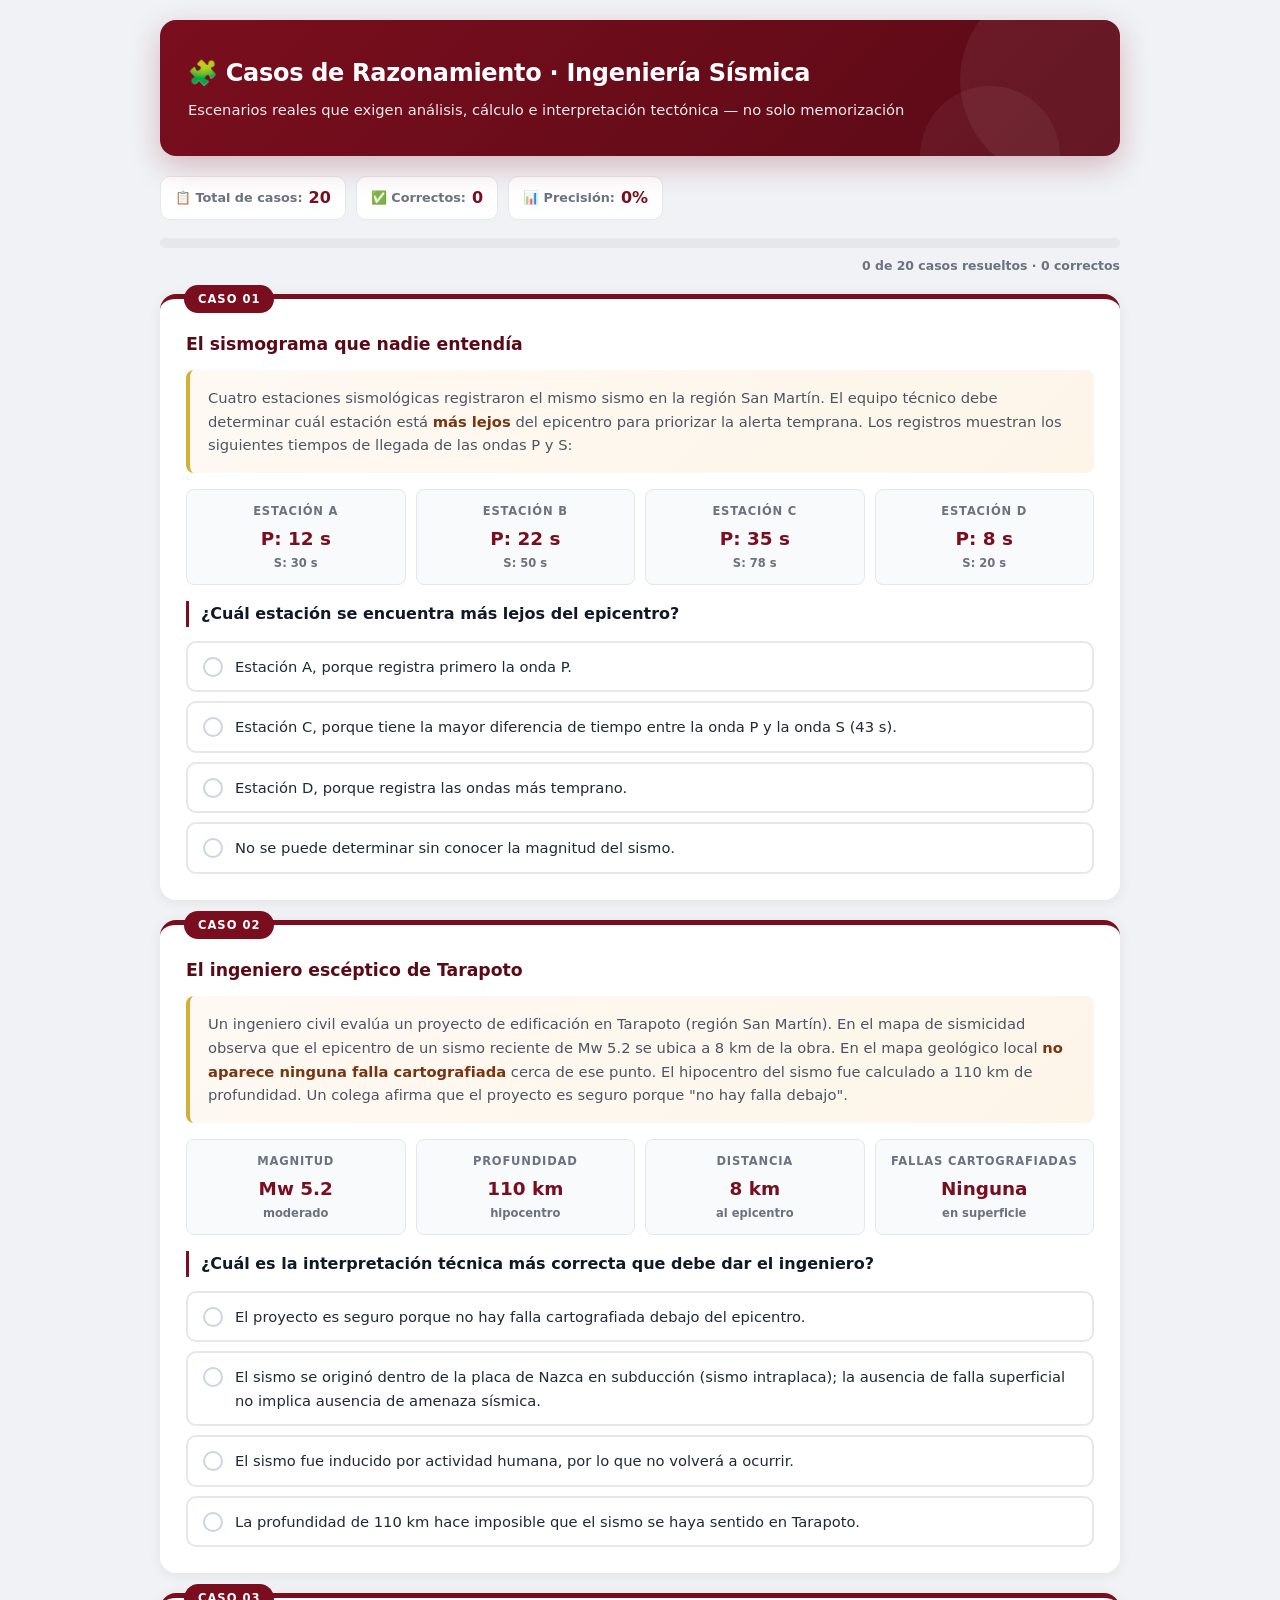
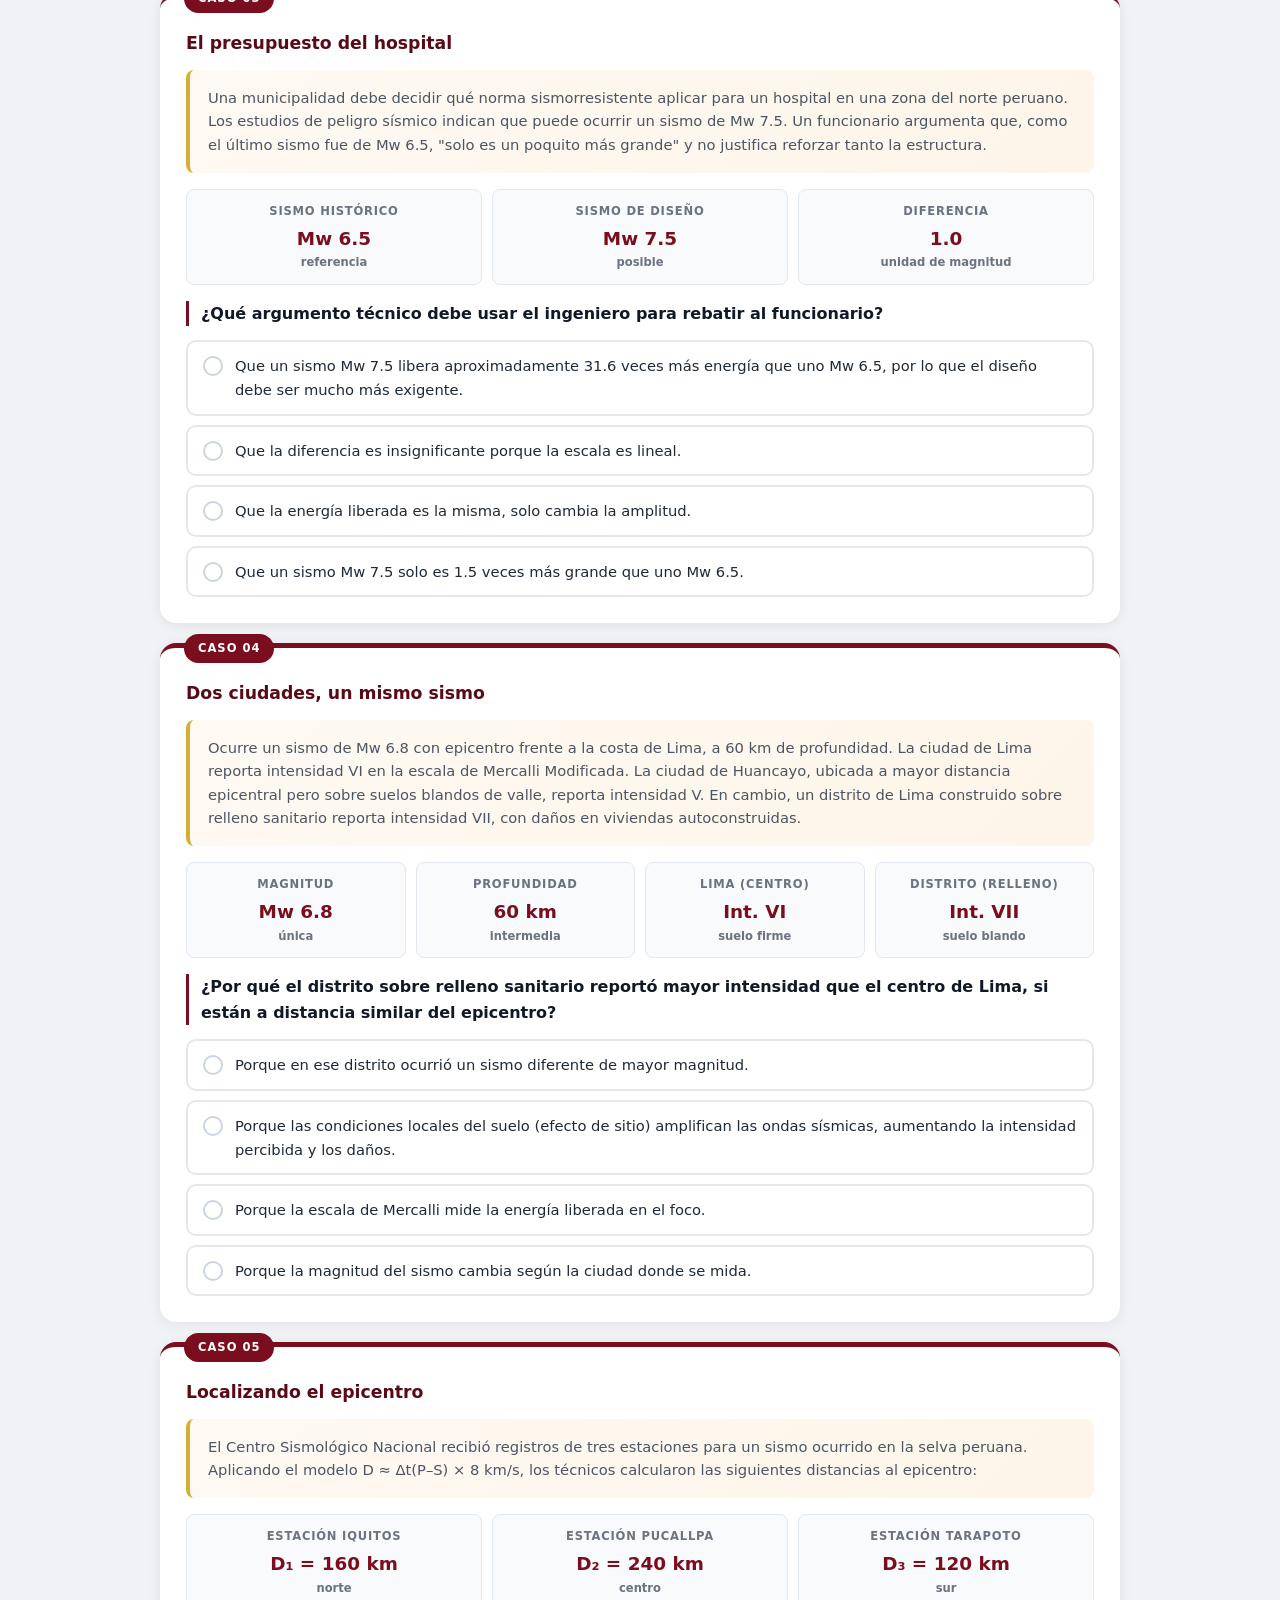
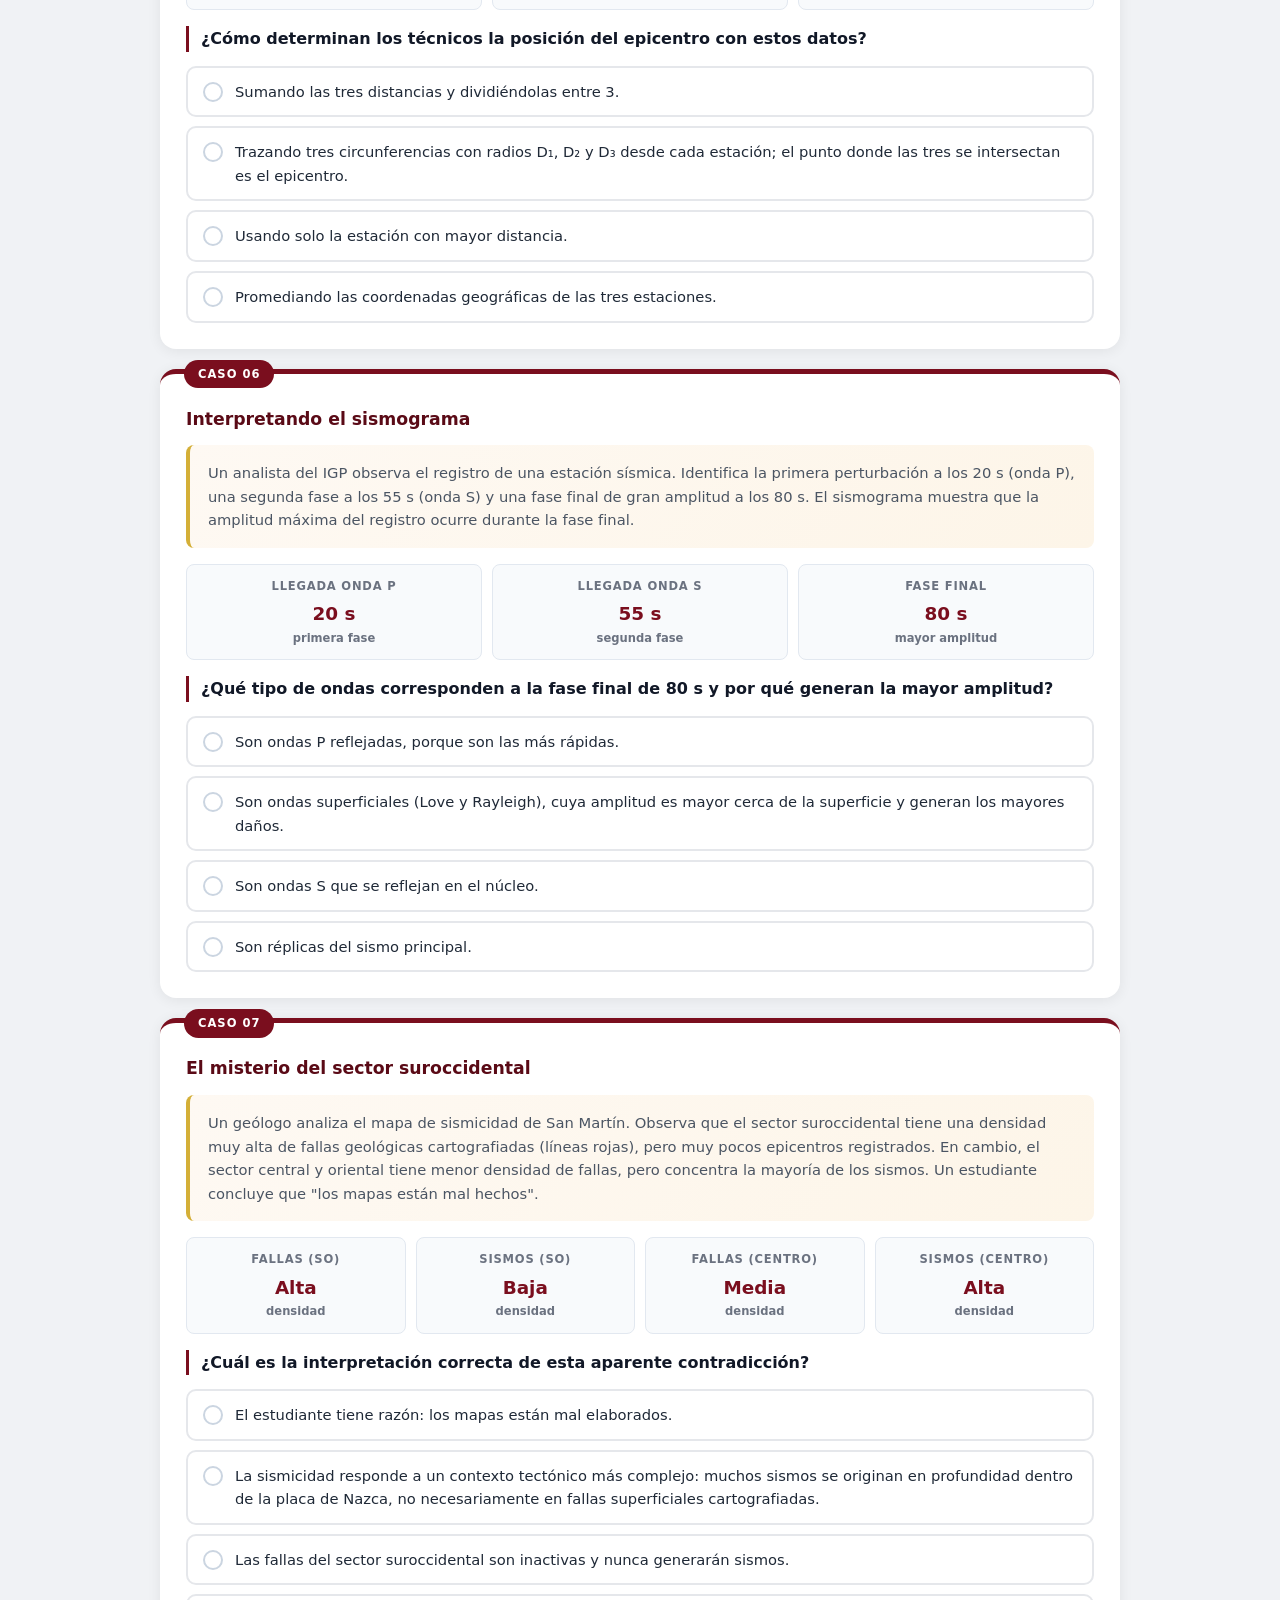
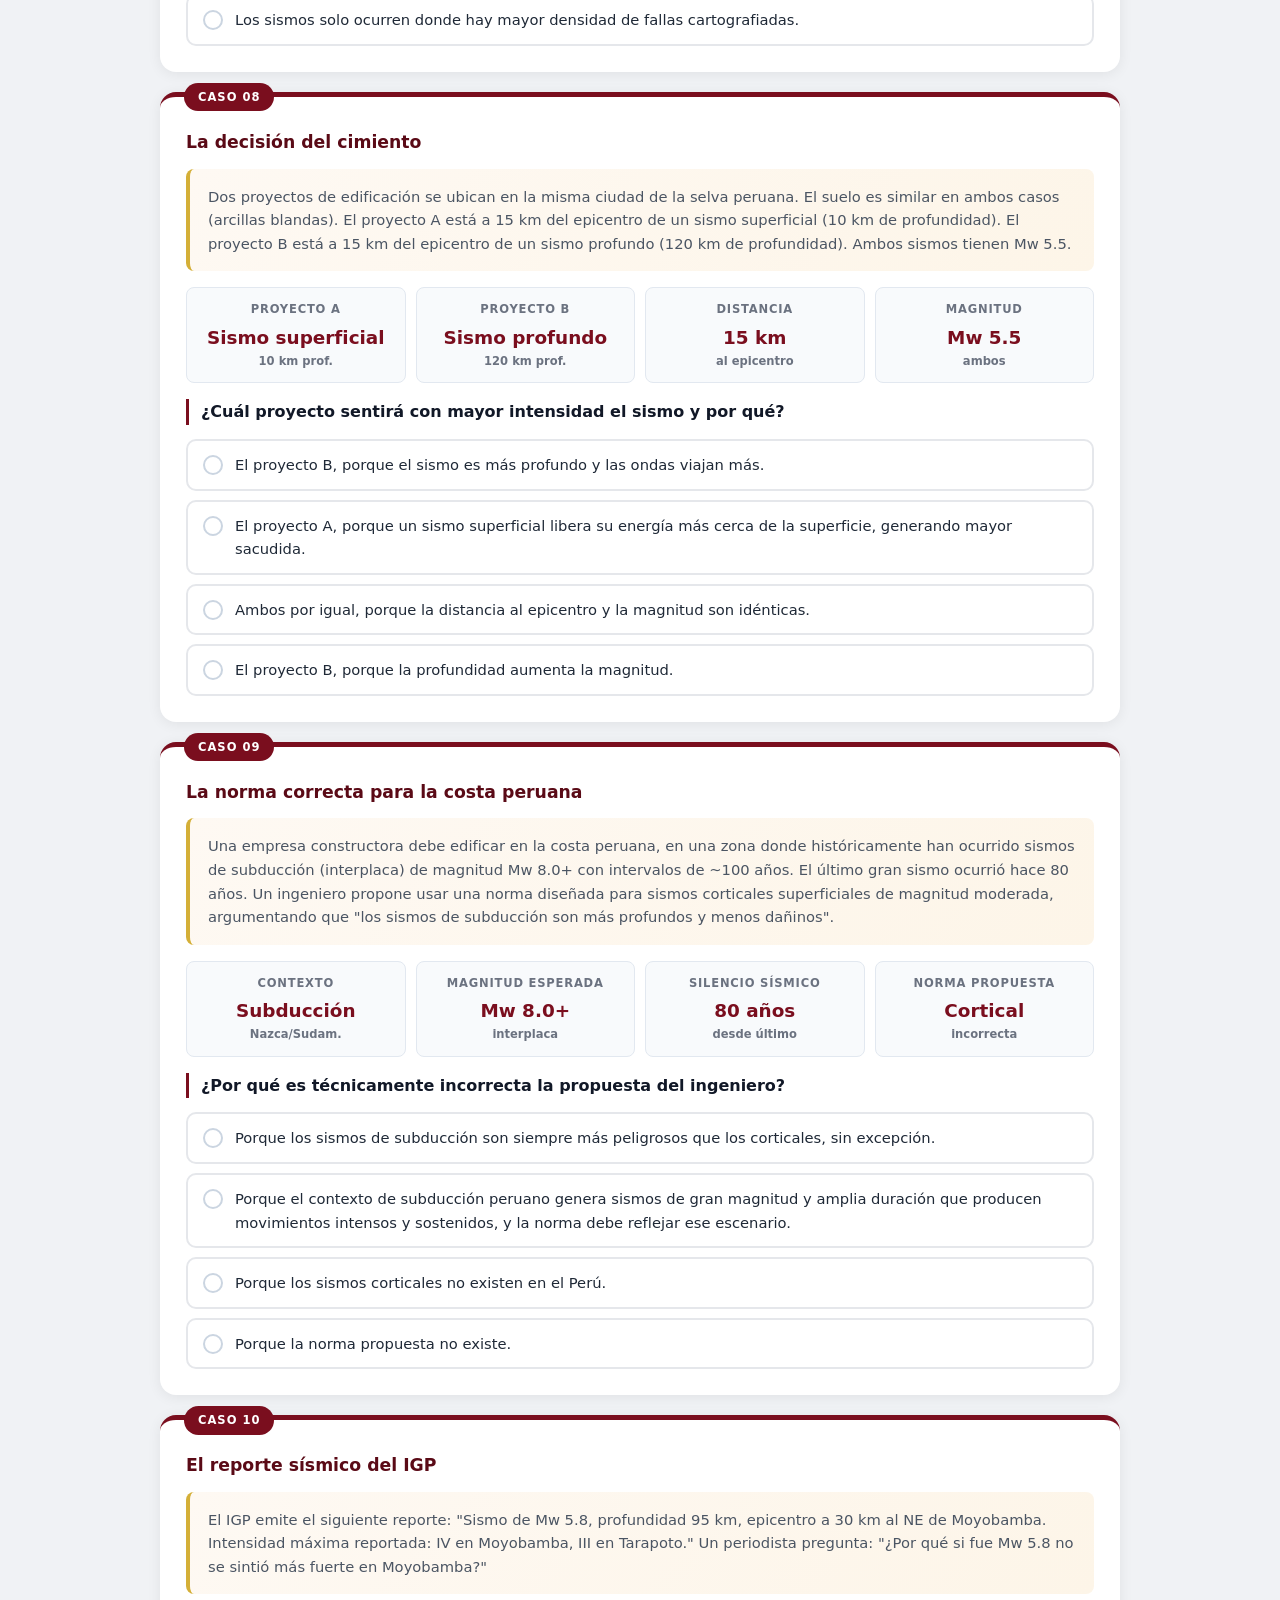
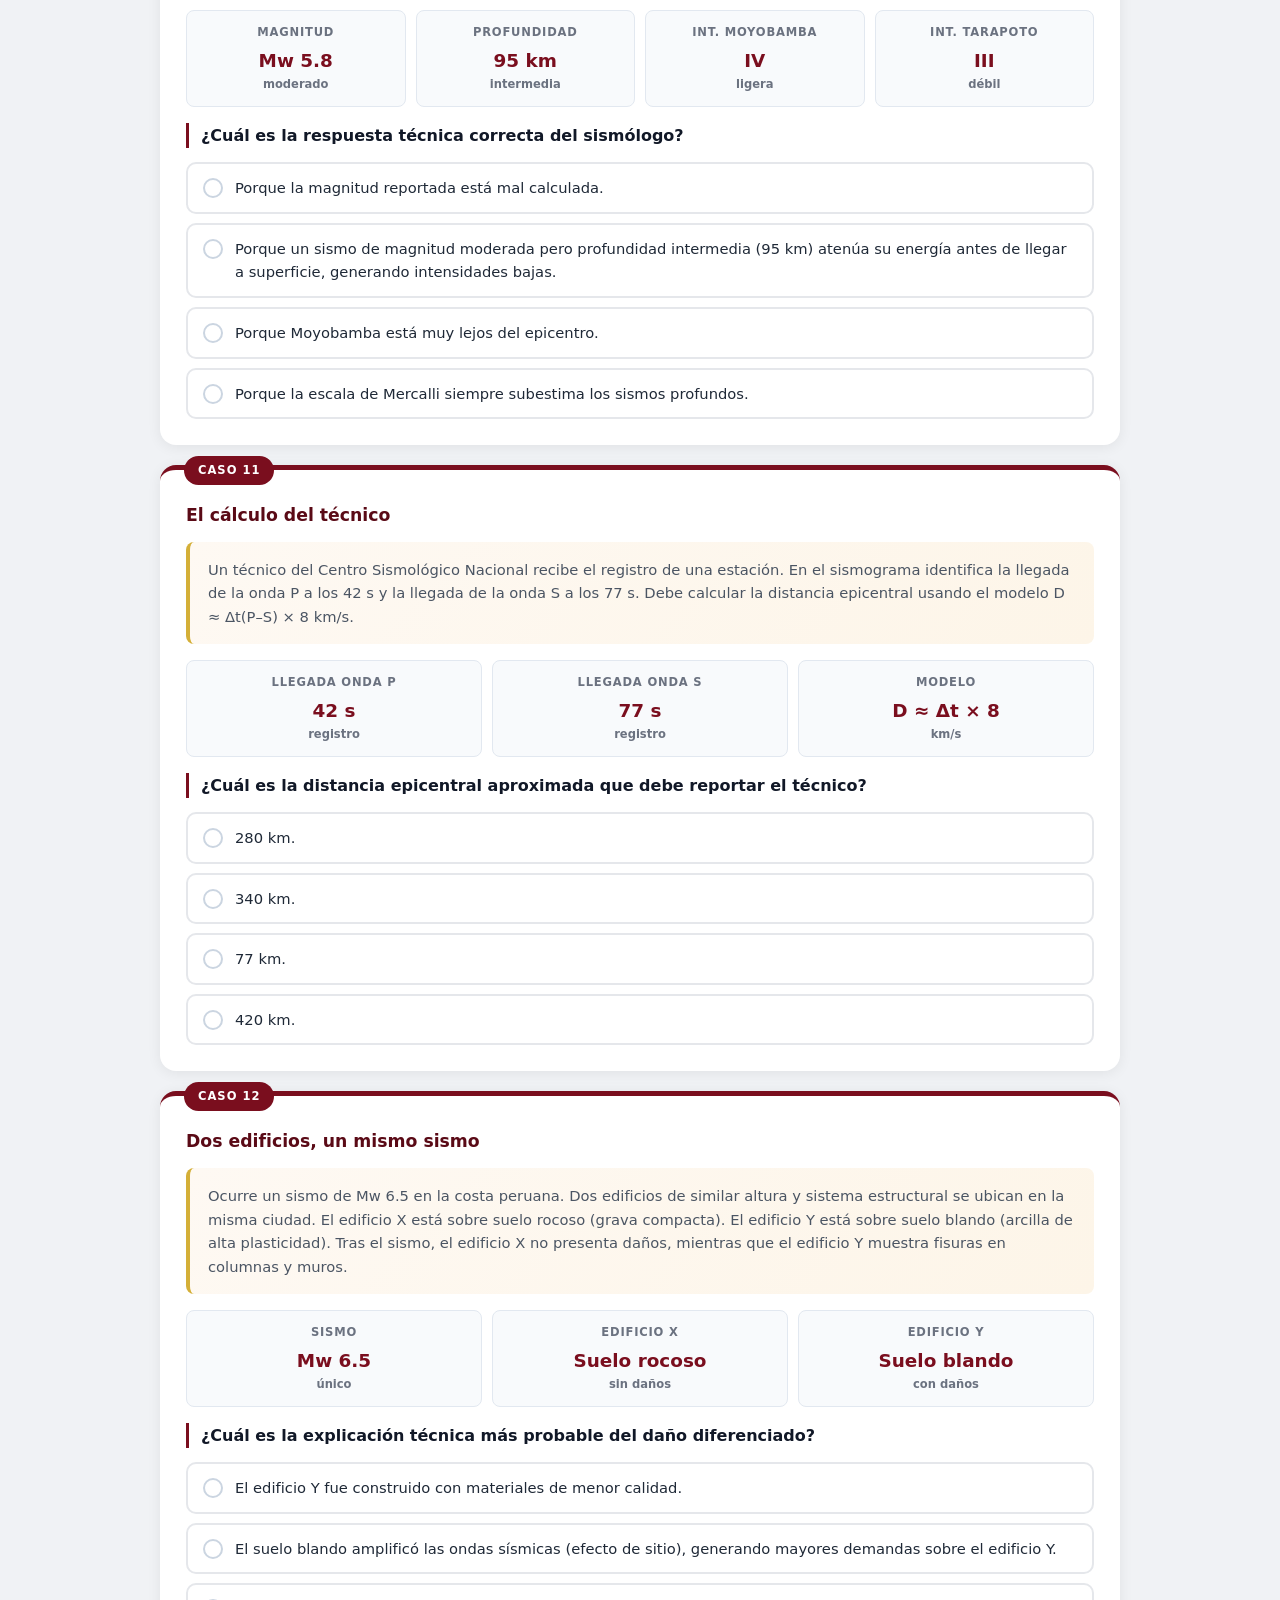
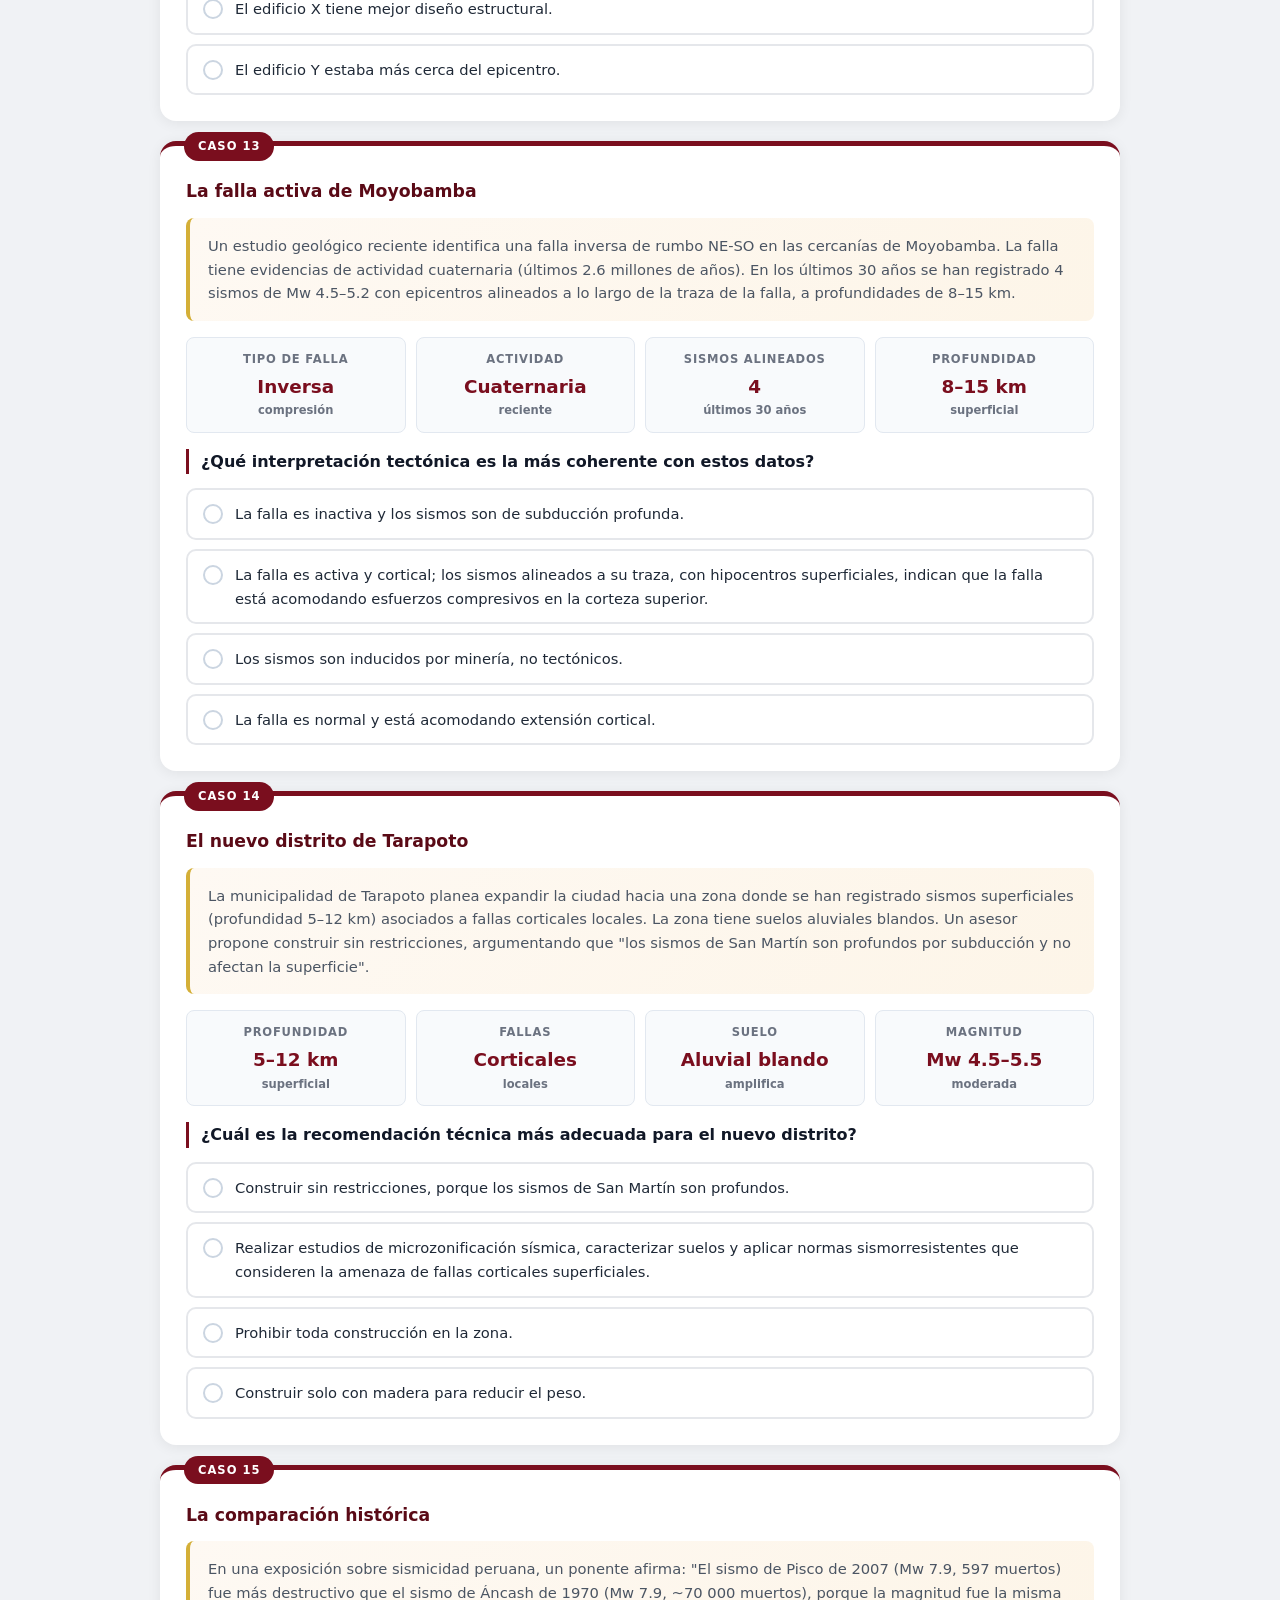
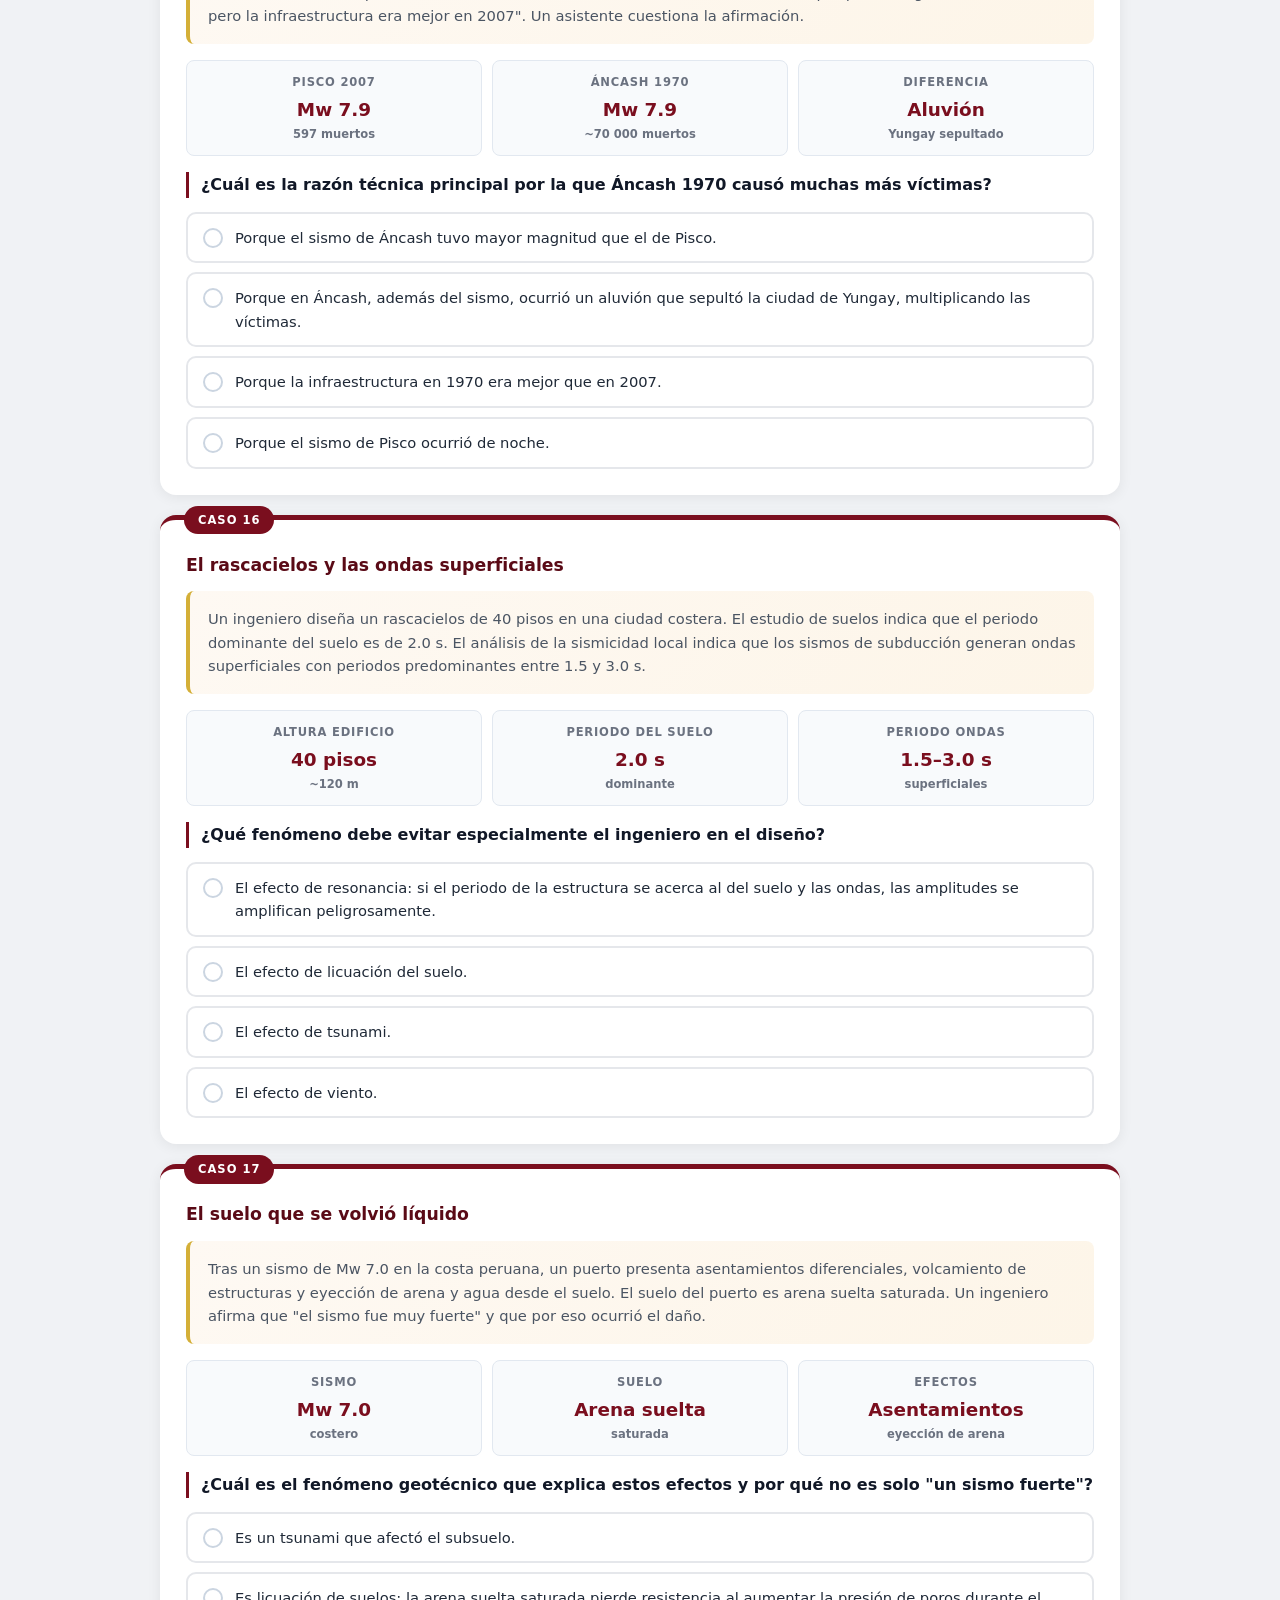
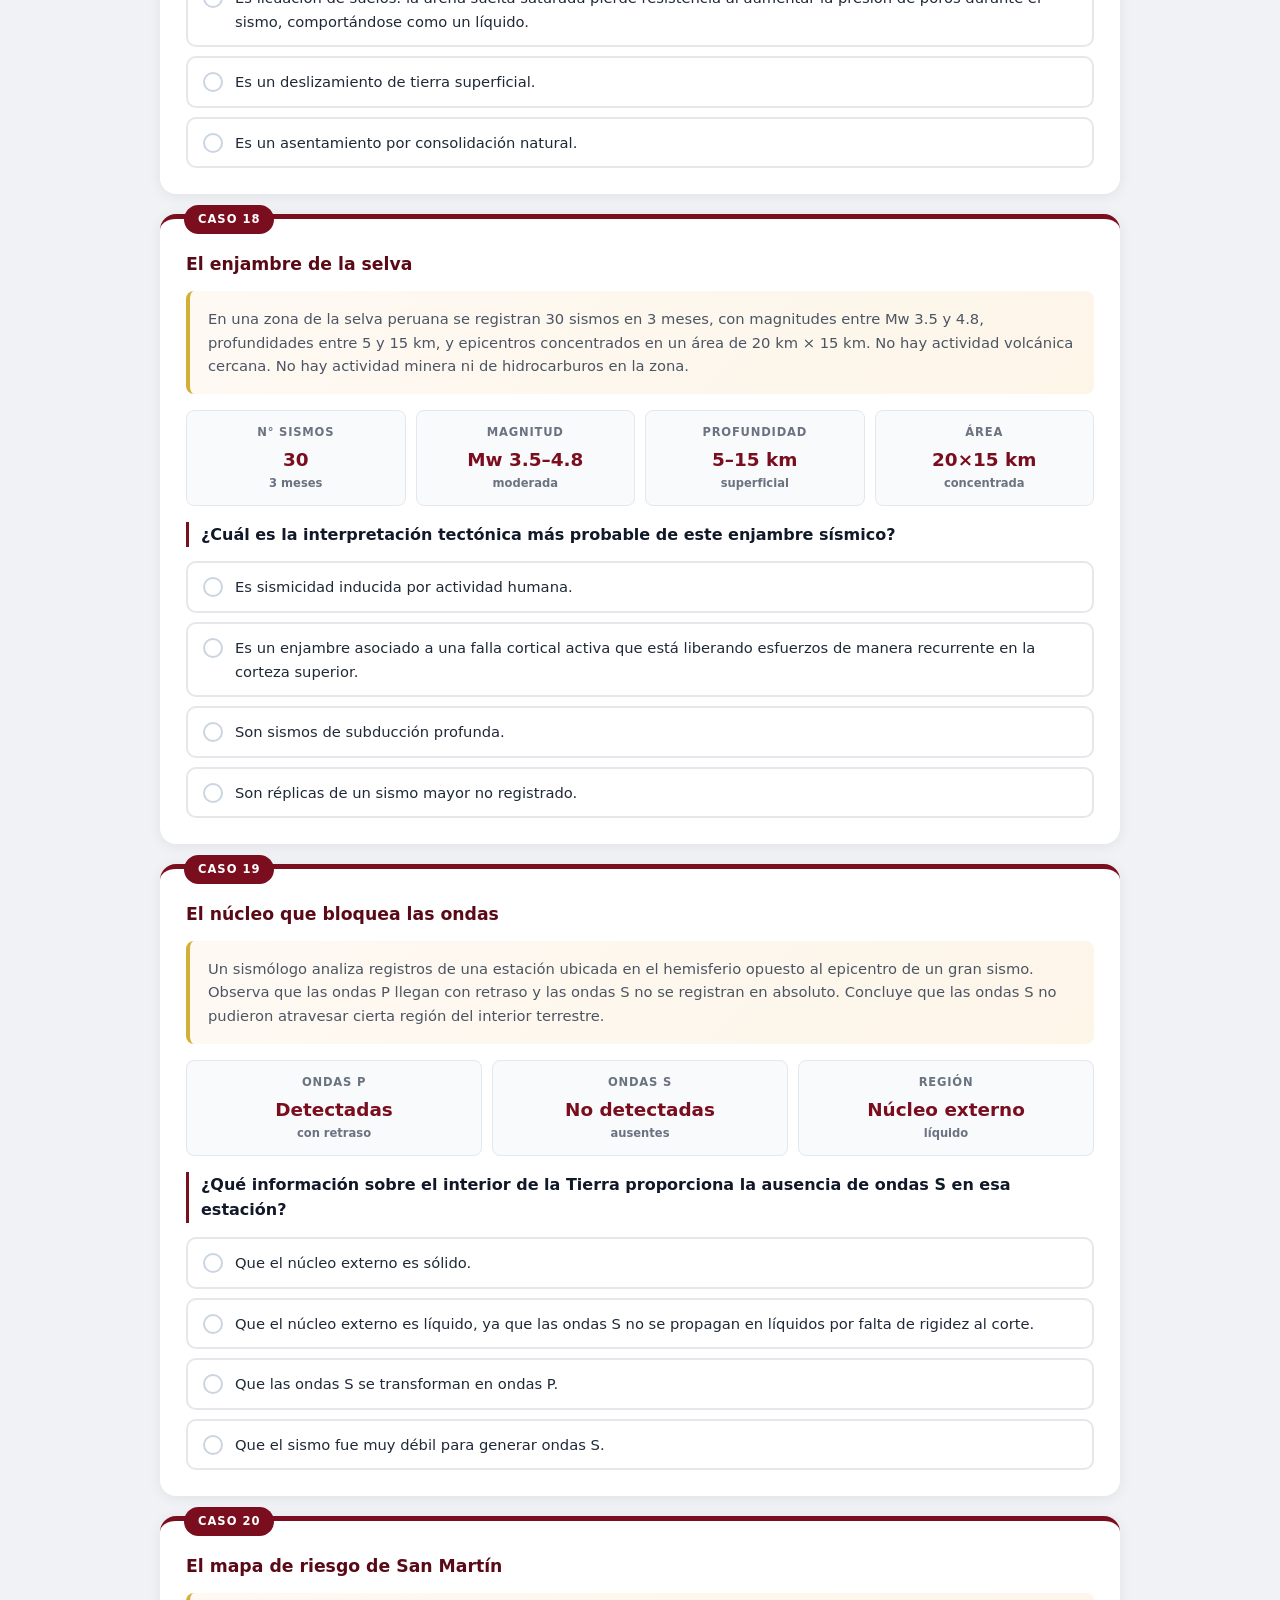
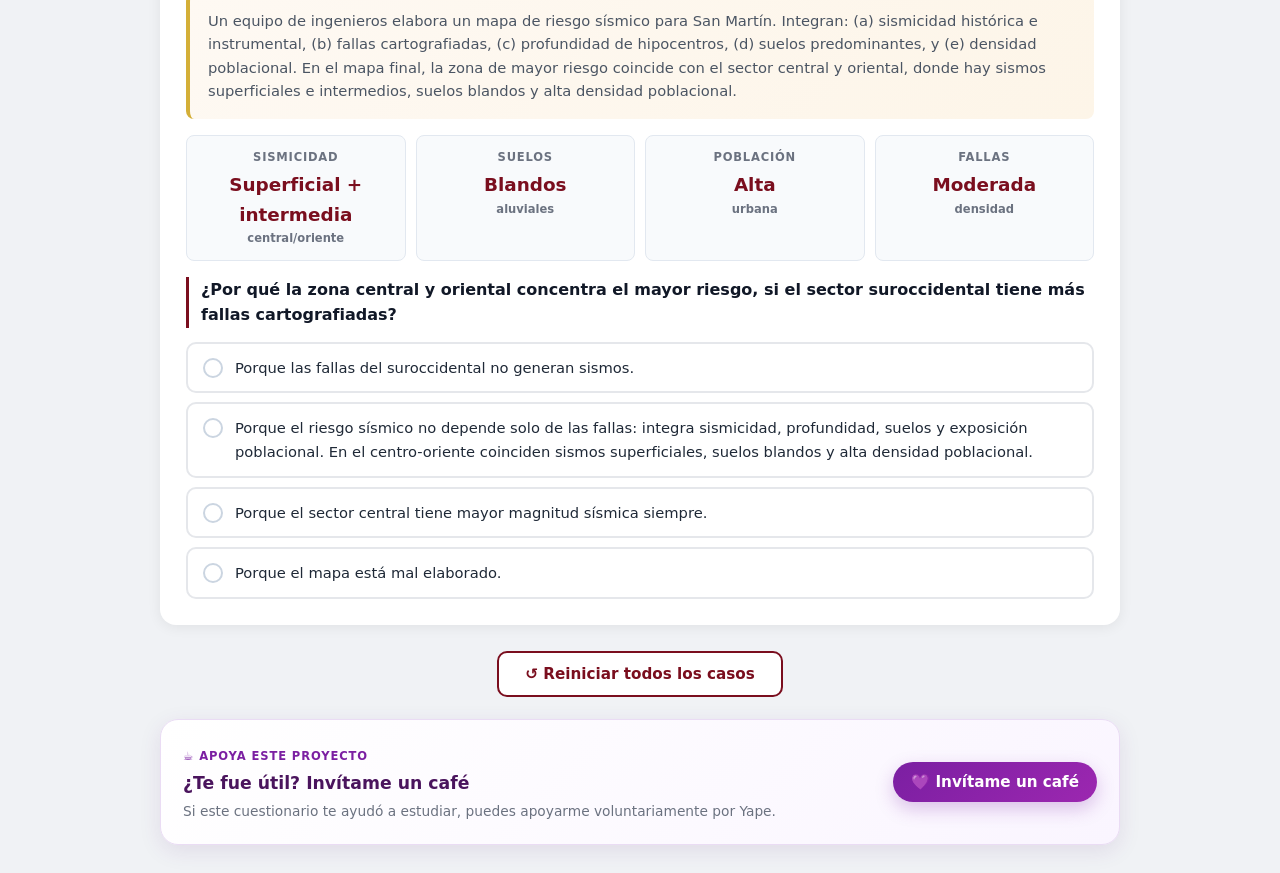
==== commit 7f1423fb: "Add files via upload" ====
--- a/sesion_5/cuestionario_1.html
+++ b/sesion_5/cuestionario_1.html
@@ -316,6 +316,78 @@
     .option{font-size:.88rem;padding:10px 12px;}
     .case-number{left:16px;font-size:.68rem;padding:4px 10px;}
   }
+
+/* ===== APOYO / YAPE ===== */
+.support-card{
+  margin:22px 0 8px;
+  padding:22px;
+  border-radius:18px;
+  background:linear-gradient(135deg,#ffffff 0%,#faf5ff 100%);
+  border:1px solid #eadcf4;
+  box-shadow:0 6px 22px rgba(93,28,115,.10);
+  display:flex;
+  align-items:center;
+  justify-content:space-between;
+  gap:18px;
+}
+.support-copy{min-width:0}
+.support-eyebrow{
+  display:inline-block;
+  font-size:.72rem;
+  font-weight:800;
+  letter-spacing:.9px;
+  text-transform:uppercase;
+  color:#7b1fa2;
+  margin-bottom:5px;
+}
+.support-card h3{font-size:1.08rem;color:#4a145d;margin-bottom:4px}
+.support-card p{font-size:.86rem;color:var(--muted);line-height:1.45}
+.btn-yape{
+  flex-shrink:0;
+  border:0;
+  color:#fff;
+  background:linear-gradient(135deg,#7b1fa2,#9c27b0);
+  box-shadow:0 7px 18px rgba(123,31,162,.25);
+  padding:11px 18px;
+  border-radius:999px;
+  cursor:pointer;
+  font:700 .88rem inherit;
+  transition:.2s ease;
+}
+.btn-yape:hover{transform:translateY(-2px);box-shadow:0 10px 24px rgba(123,31,162,.32)}
+.yape-modal{
+  position:fixed;inset:0;z-index:9999;
+  display:none;align-items:center;justify-content:center;
+  padding:18px;background:rgba(17,24,39,.68);
+  backdrop-filter:blur(7px);
+}
+.yape-modal.show{display:flex;animation:fadeIn .22s ease}
+.yape-dialog{
+  width:min(430px,100%);
+  background:#fff;border-radius:24px;padding:18px;
+  box-shadow:0 24px 70px rgba(0,0,0,.28);
+  position:relative;text-align:center;
+}
+.yape-dialog h3{color:#5f126f;font-size:1.1rem;margin:5px 38px 5px}
+.yape-dialog p{color:#6b7280;font-size:.84rem;margin-bottom:12px}
+.yape-qr{
+  display:block;width:100%;height:auto;
+  max-height:70vh;object-fit:contain;
+  border-radius:16px;
+}
+.yape-close{
+  position:absolute;right:13px;top:12px;
+  width:34px;height:34px;padding:0;border-radius:50%;
+  background:#f3f4f6;color:#374151;
+  font-size:1.25rem;line-height:34px;
+}
+.yape-close:hover{background:#e5e7eb}
+@media(max-width:600px){
+  .support-card{padding:17px;align-items:flex-start;flex-direction:column}
+  .btn-yape{width:100%}
+  .yape-dialog{padding:14px;border-radius:20px}
+}
+
 </style>
 </head>
 <body>
@@ -349,6 +421,25 @@
     <div class="score-bar"><div class="score-bar-fill" id="scoreBarFill"></div></div>
     <div class="score-message" id="scoreMessage"></div>
   </div>
+
+  <section class="support-card" aria-label="Apoyar el proyecto">
+    <div class="support-copy">
+      <span class="support-eyebrow">☕ Apoya este proyecto</span>
+      <h3>¿Te fue útil? Invítame un café</h3>
+      <p>Si este cuestionario te ayudó a estudiar, puedes apoyarme voluntariamente por Yape.</p>
+    </div>
+    <button class="btn-yape" type="button" onclick="openYape()">💜 Invítame un café</button>
+  </section>
+
+  <div class="yape-modal" id="yapeModal" role="dialog" aria-modal="true" aria-label="Yape">
+    <div class="yape-dialog">
+      <button class="yape-close" type="button" aria-label="Cerrar" onclick="closeYape()">×</button>
+      <h3>Invítame un café ☕</h3>
+      <p>Escanea el QR con Yape. ¡Gracias por apoyar!</p>
+      <img class="yape-qr" src="[data-uri]